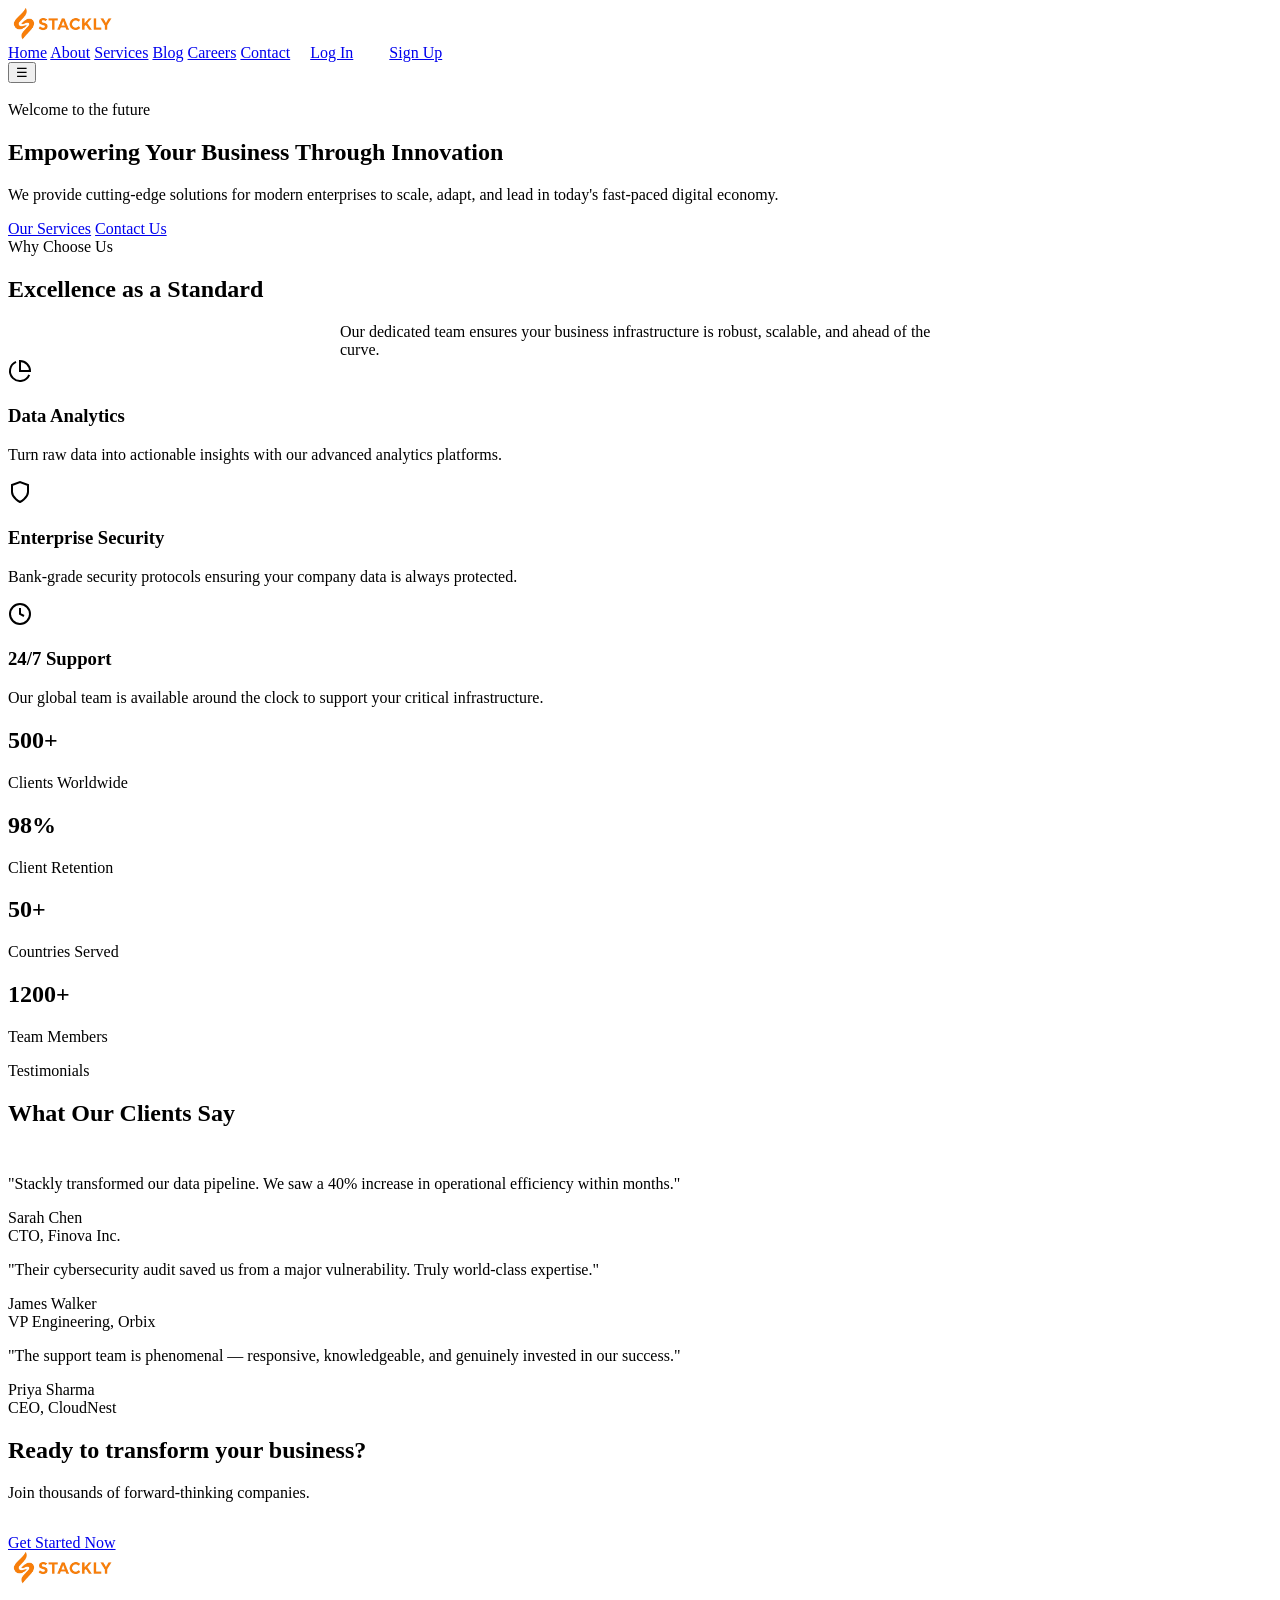
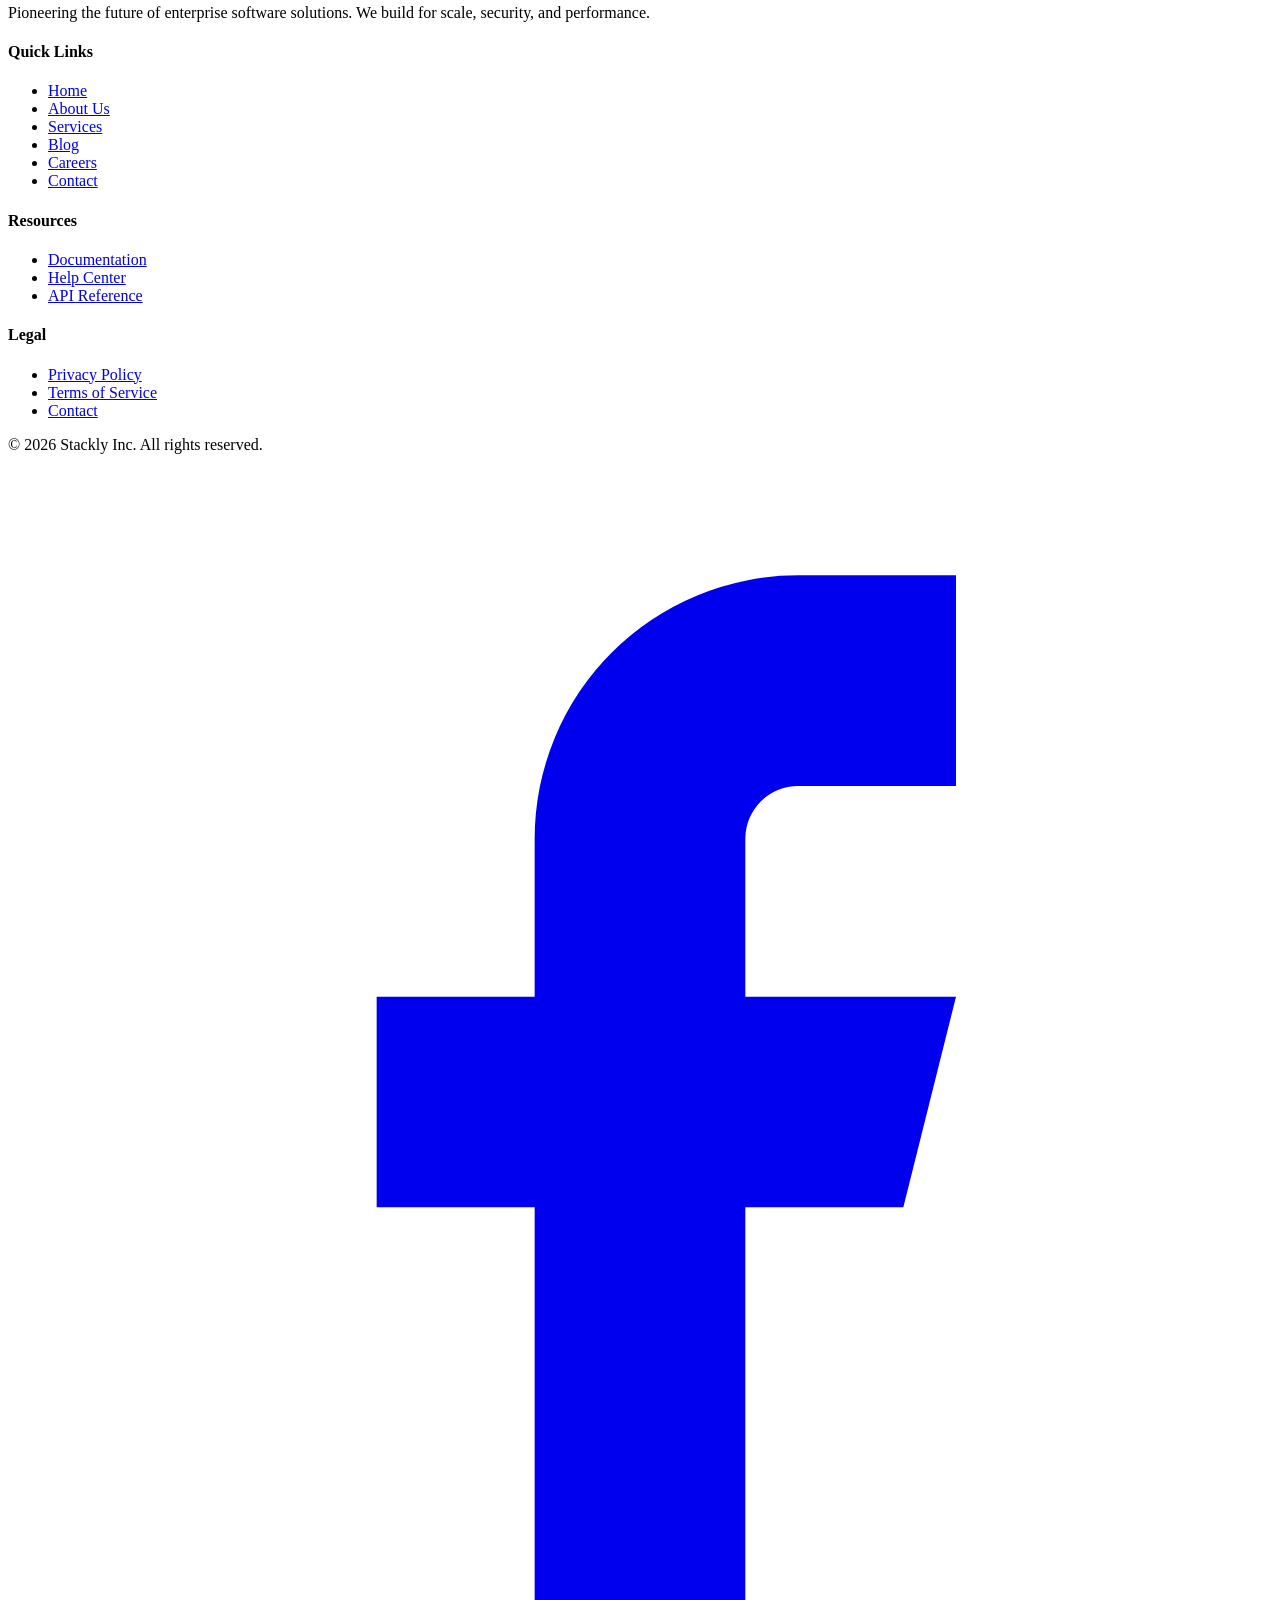
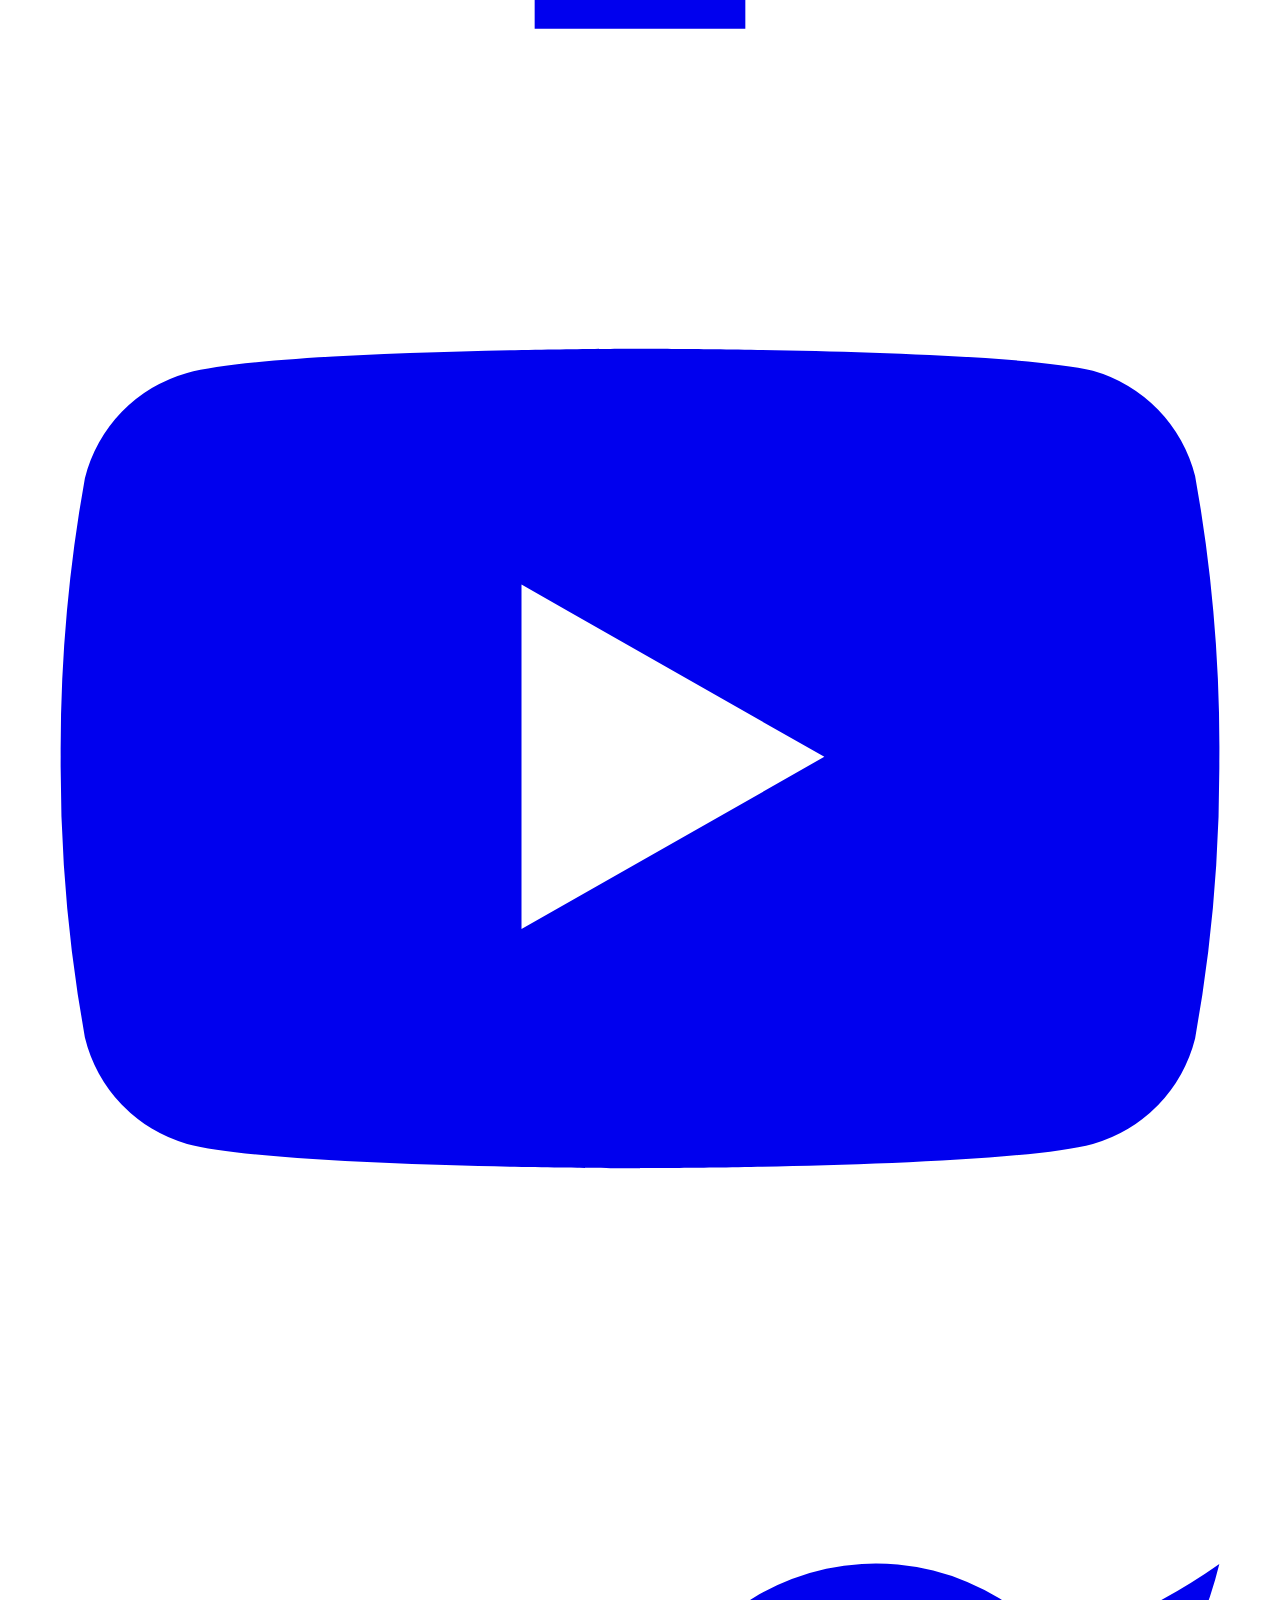
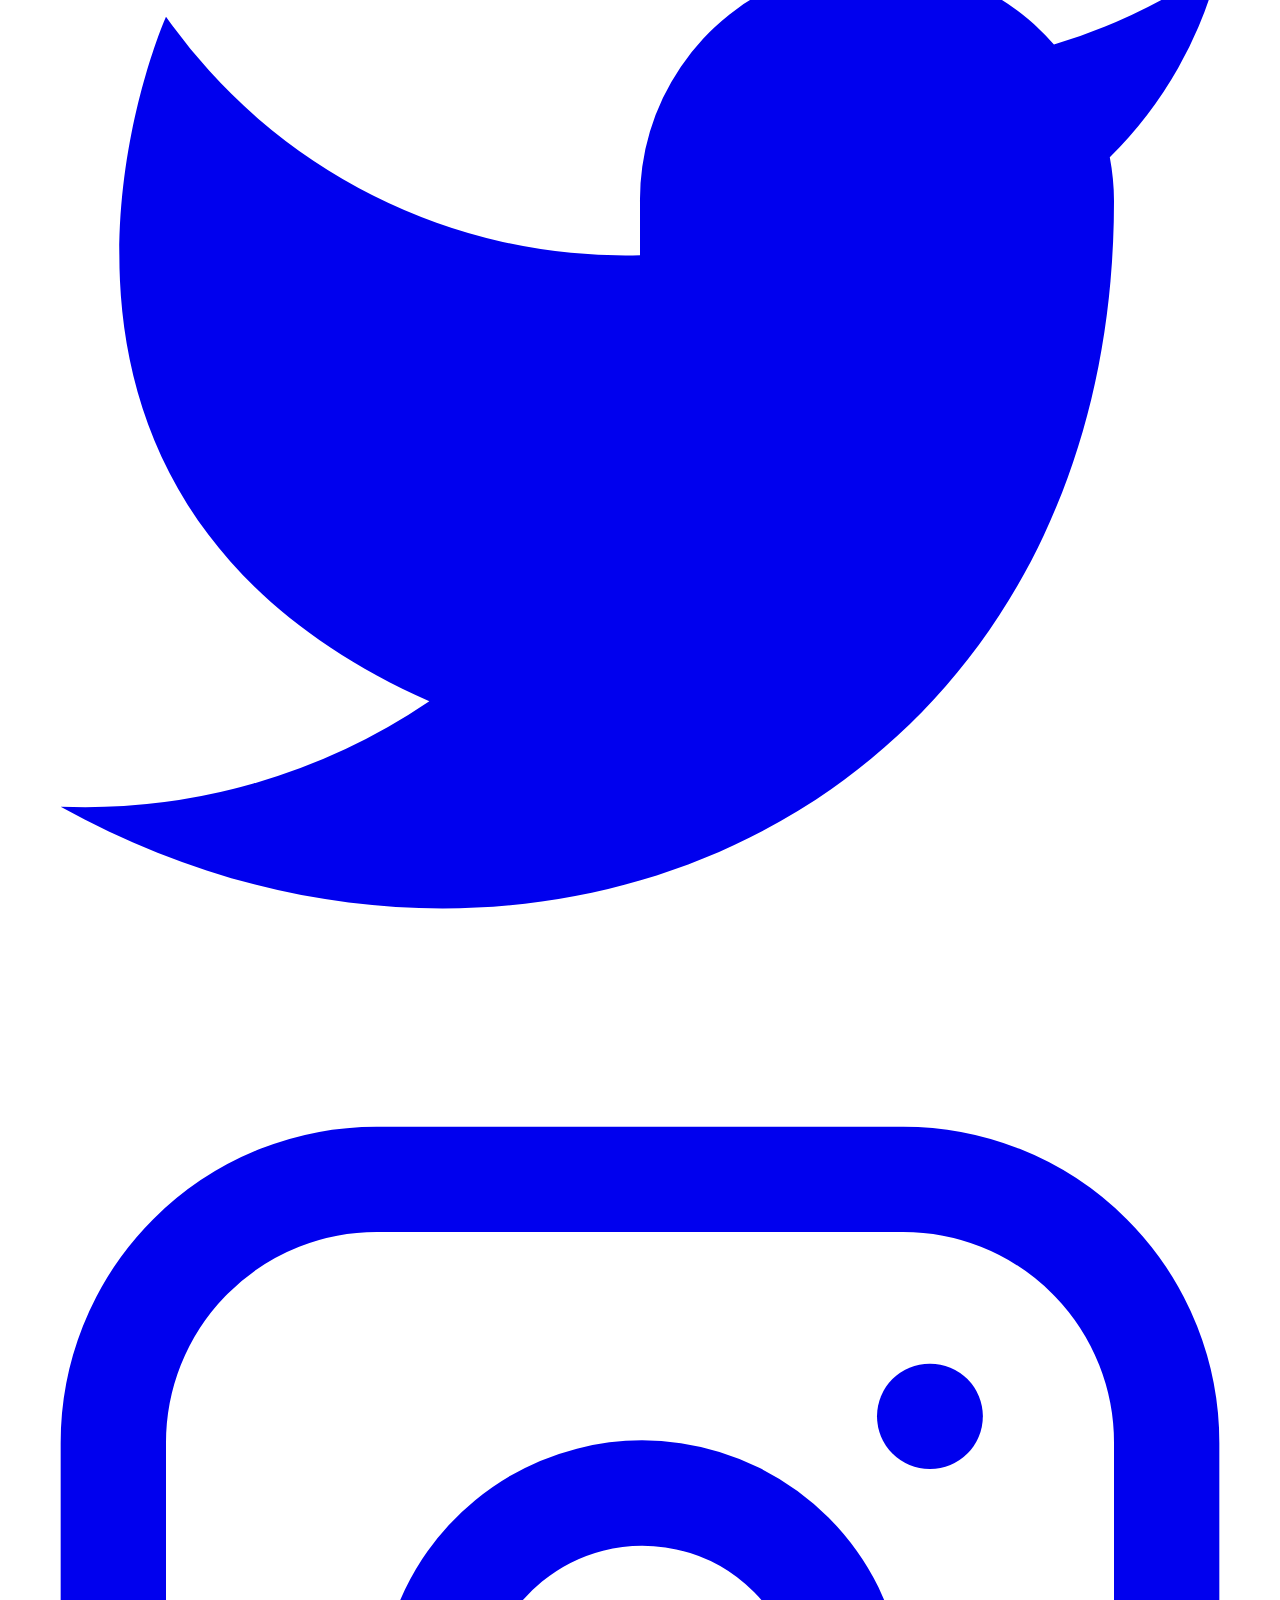
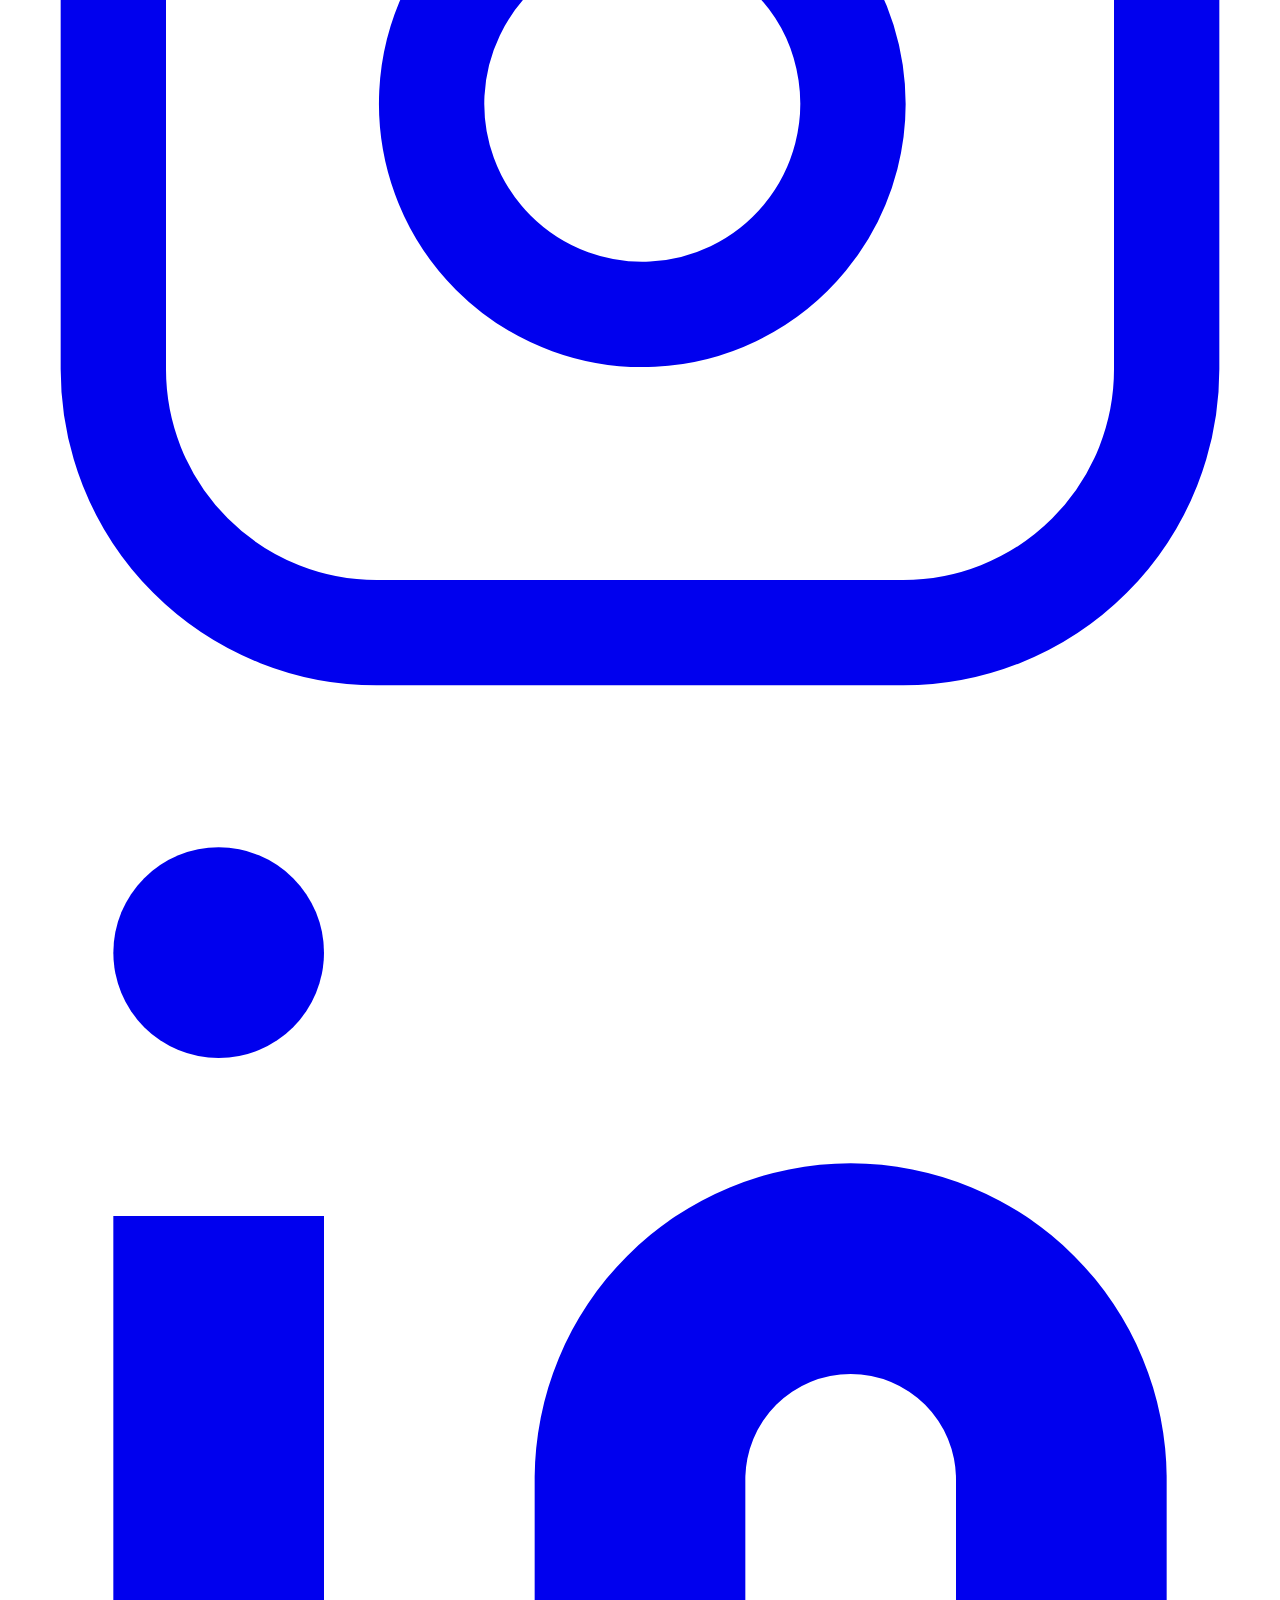
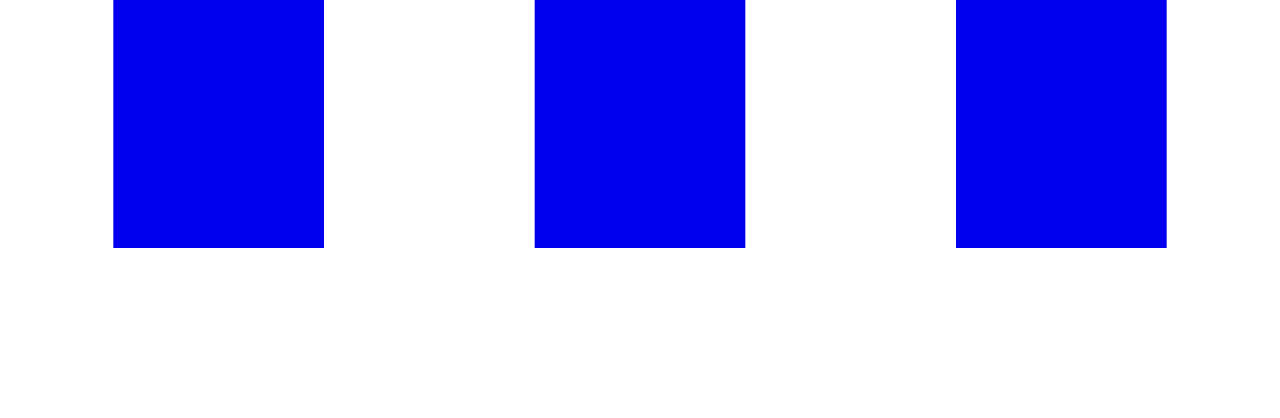
==== index.html @ 034a2ec0 "Add files via upload" ====
<!DOCTYPE html>
<html lang="en">

<head>
    <meta charset="UTF-8">
    <meta name="viewport" content="width=device-width, initial-scale=1.0">
    <title>Stackly - Enterprise Solutions</title>
    <meta name="description" content="Stackly provides industry-leading corporate solutions to scale your business.">
    <link rel="stylesheet" href="css/style.css">
</head>

<body>
    <header>
        <div class="container nav-container">
            <a href="index.html" class="logo">
                <img src="logo1.webp" alt="Stackly Logo" style="height: 32px; width: auto;">
            </a>
            <nav class="nav-links">
                <a href="index.html">Home</a>
                <a href="404.html">About</a>
                <a href="404.html">Services</a>
                <a href="404.html">Blog</a>
                <a href="404.html">Careers</a>
                <a href="404.html">Contact</a>
                <a href="404.html" class="btn btn-outline" style="padding:0.5rem 1rem;">Log In</a>
                <a href="404.html" class="btn btn-primary" style="padding:0.5rem 1rem;">Sign Up</a>
            </nav>
            <button class="mobile-menu-btn">&#9776;</button>
        </div>
    </header>

    <main>
        <!-- Hero -->
        <section class="hero">
            <img src="assets/hero_bg.png" alt="" class="hero-bg">
            <div class="container">
                <div class="hero-content">
                    <span class="hero-subtitle animate-on-scroll">Welcome to the future</span>
                    <h1 class="animate-on-scroll" style="transition-delay:0.2s">Empowering Your Business Through
                        Innovation</h1>
                    <p class="animate-on-scroll" style="transition-delay:0.4s">We provide cutting-edge solutions for
                        modern enterprises to scale, adapt, and lead in today's fast-paced digital economy.</p>
                    <div class="hero-buttons animate-on-scroll" style="transition-delay:0.6s">
                        <a href="404.html" class="btn btn-primary">Our Services</a>
                        <a href="404.html" class="btn btn-outline">Contact Us</a>
                    </div>
                </div>
            </div>
        </section>

        <!-- Features -->
        <section class="section">
            <div class="container">
                <div class="text-center animate-on-scroll">
                    <span class="hero-subtitle">Why Choose Us</span>
                    <h2>Excellence as a Standard</h2>
                    <p style="max-width:600px;margin:0 auto;">Our dedicated team ensures your business infrastructure is
                        robust, scalable, and ahead of the curve.</p>
                </div>
                <div class="grid-3">
                    <div class="card animate-on-scroll" style="transition-delay:0.1s">
                        <div class="card-icon"><svg width="24" height="24" viewBox="0 0 24 24" fill="none"
                                stroke="currentColor" stroke-width="2">
                                <path d="M21.21 15.89A10 10 0 1 1 8 2.83" />
                                <path d="M22 12A10 10 0 0 0 12 2v10z" />
                            </svg></div>
                        <h3>Data Analytics</h3>
                        <p>Turn raw data into actionable insights with our advanced analytics platforms.</p>
                    </div>
                    <div class="card animate-on-scroll" style="transition-delay:0.2s">
                        <div class="card-icon"><svg width="24" height="24" viewBox="0 0 24 24" fill="none"
                                stroke="currentColor" stroke-width="2">
                                <path d="M12 22s8-4 8-10V5l-8-3-8 3v7c0 6 8 10 8 10z" />
                            </svg></div>
                        <h3>Enterprise Security</h3>
                        <p>Bank-grade security protocols ensuring your company data is always protected.</p>
                    </div>
                    <div class="card animate-on-scroll" style="transition-delay:0.3s">
                        <div class="card-icon"><svg width="24" height="24" viewBox="0 0 24 24" fill="none"
                                stroke="currentColor" stroke-width="2">
                                <circle cx="12" cy="12" r="10" />
                                <polyline points="12 6 12 12 16 14" />
                            </svg></div>
                        <h3>24/7 Support</h3>
                        <p>Our global team is available around the clock to support your critical infrastructure.</p>
                    </div>
                </div>
            </div>
        </section>

        <!-- Stats -->
        <section class="section bg-dark">
            <div class="container">
                <div class="stats-grid">
                    <div class="stat-item animate-scale" style="transition-delay:0.1s">
                        <h2>500+</h2>
                        <p>Clients Worldwide</p>
                    </div>
                    <div class="stat-item animate-scale" style="transition-delay:0.2s">
                        <h2>98%</h2>
                        <p>Client Retention</p>
                    </div>
                    <div class="stat-item animate-scale" style="transition-delay:0.3s">
                        <h2>50+</h2>
                        <p>Countries Served</p>
                    </div>
                    <div class="stat-item animate-scale" style="transition-delay:0.4s">
                        <h2>1200+</h2>
                        <p>Team Members</p>
                    </div>
                </div>
            </div>
        </section>

        <!-- Testimonials -->
        <section class="section bg-light">
            <div class="container">
                <div class="text-center animate-on-scroll">
                    <span class="hero-subtitle">Testimonials</span>
                    <h2>What Our Clients Say</h2>
                </div>
                <div class="grid-3" style="margin-top:3rem;">
                    <div class="testimonial-card animate-slide-left" style="transition-delay:0.1s">
                        <p>"Stackly transformed our data pipeline. We saw a 40% increase in operational efficiency
                            within months."</p>
                        <span class="testimonial-author">Sarah Chen</span><br><span class="testimonial-role">CTO, Finova
                            Inc.</span>
                    </div>
                    <div class="testimonial-card animate-on-scroll" style="transition-delay:0.2s">
                        <p>"Their cybersecurity audit saved us from a major vulnerability. Truly world-class expertise."
                        </p>
                        <span class="testimonial-author">James Walker</span><br><span class="testimonial-role">VP
                            Engineering, Orbix</span>
                    </div>
                    <div class="testimonial-card animate-slide-right" style="transition-delay:0.3s">
                        <p>"The support team is phenomenal — responsive, knowledgeable, and genuinely invested in our
                            success."</p>
                        <span class="testimonial-author">Priya Sharma</span><br><span class="testimonial-role">CEO,
                            CloudNest</span>
                    </div>
                </div>
            </div>
        </section>

        <!-- CTA -->
        <section class="section bg-dark text-center">
            <div class="container animate-scale">
                <h2>Ready to transform your business?</h2>
                <p style="margin-bottom:2rem;">Join thousands of forward-thinking companies.</p>
                <a href="404.html" class="btn btn-primary">Get Started Now</a>
            </div>
        </section>
    </main>

    <footer>
        <div class="container">
            <div class="footer-grid">
                <div class="footer-col">
                    <a href="index.html" class="logo" style="margin-bottom:1.5rem;"><img src="logo1.webp"
                            alt="Stackly Logo" style="height: 32px; width: auto;"></a>
                    <p>Pioneering the future of enterprise software solutions. We build for scale, security, and
                        performance.</p>

                </div>
                <div class="footer-col">
                    <h4>Quick Links</h4>
                    <ul>
                        <li><a href="index.html">Home</a></li>
                        <li><a href="404.html">About Us</a></li>
                        <li><a href="404.html">Services</a></li>
                        <li><a href="404.html">Blog</a></li>
                        <li><a href="404.html">Careers</a></li>
                        <li><a href="404.html">Contact</a></li>
                    </ul>
                </div>
                <div class="footer-col">
                    <h4>Resources</h4>
                    <ul>
                        <li><a href="#">Documentation</a></li>
                        <li><a href="#">Help Center</a></li>
                        <li><a href="#">API Reference</a></li>
                    </ul>
                </div>
                <div class="footer-col">
                    <h4>Legal</h4>
                    <ul>
                        <li><a href="404.html">Privacy Policy</a></li>
                        <li><a href="404.html">Terms of Service</a></li>
                        <li><a href="404.html">Contact</a></li>
                    </ul>
                </div>
            </div>
            <div class="footer-bottom">
                <p>&copy; 2026 Stackly Inc. All rights reserved.</p>
                <div class="social-icons">
                    <a href="#" class="social-icon" title="Facebook"><svg viewBox="0 0 24 24" fill="currentColor">
                            <path d="M18 2h-3a5 5 0 0 0-5 5v3H7v4h3v8h4v-8h3l1-4h-4V7a1 1 0 0 1 1-1h3z" />
                        </svg></a>
                    <a href="#" class="social-icon" title="YouTube"><svg viewBox="0 0 24 24" fill="currentColor">
                            <path
                                d="M22.54 6.42a2.78 2.78 0 0 0-1.94-2C18.88 4 12 4 12 4s-6.88 0-8.6.46a2.78 2.78 0 0 0-1.94 2A29 29 0 0 0 1 11.75a29 29 0 0 0 .46 5.33A2.78 2.78 0 0 0 3.4 19.1c1.72.46 8.6.46 8.6.46s6.88 0 8.6-.46a2.78 2.78 0 0 0 1.94-2 29 29 0 0 0 .46-5.25 29 29 0 0 0-.46-5.43zM9.75 15.02V8.48l5.75 3.27-5.75 3.27z" />
                        </svg></a>
                    <a href="#" class="social-icon" title="Twitter"><svg viewBox="0 0 24 24" fill="currentColor">
                            <path
                                d="M23 3a10.9 10.9 0 0 1-3.14 1.53 4.48 4.48 0 0 0-7.86 3v1A10.66 10.66 0 0 1 3 4s-4 9 5 13a11.64 11.64 0 0 1-7 2c9 5 20 0 20-11.5a4.5 4.5 0 0 0-.08-.83A7.72 7.72 0 0 0 23 3z" />
                        </svg></a>
                    <a href="#" class="social-icon" title="Instagram"><svg viewBox="0 0 24 24" fill="none"
                            stroke="currentColor" stroke-width="2" stroke-linecap="round" stroke-linejoin="round">
                            <rect x="2" y="2" width="20" height="20" rx="5" ry="5" />
                            <path d="M16 11.37A4 4 0 1 1 12.63 8 4 4 0 0 1 16 11.37z" />
                            <line x1="17.5" y1="6.5" x2="17.51" y2="6.5" />
                        </svg></a>
                    <a href="#" class="social-icon" title="LinkedIn"><svg viewBox="0 0 24 24" fill="currentColor">
                            <path d="M16 8a6 6 0 0 1 6 6v7h-4v-7a2 2 0 0 0-2-2 2 2 0 0 0-2 2v7h-4v-7a6 6 0 0 1 6-6z" />
                            <rect x="2" y="9" width="4" height="12" />
                            <circle cx="4" cy="4" r="2" />
                        </svg></a>
                </div>
            </div>
        </div>
    </footer>
    <script src="js/main.js"></script>
</body>

</html>
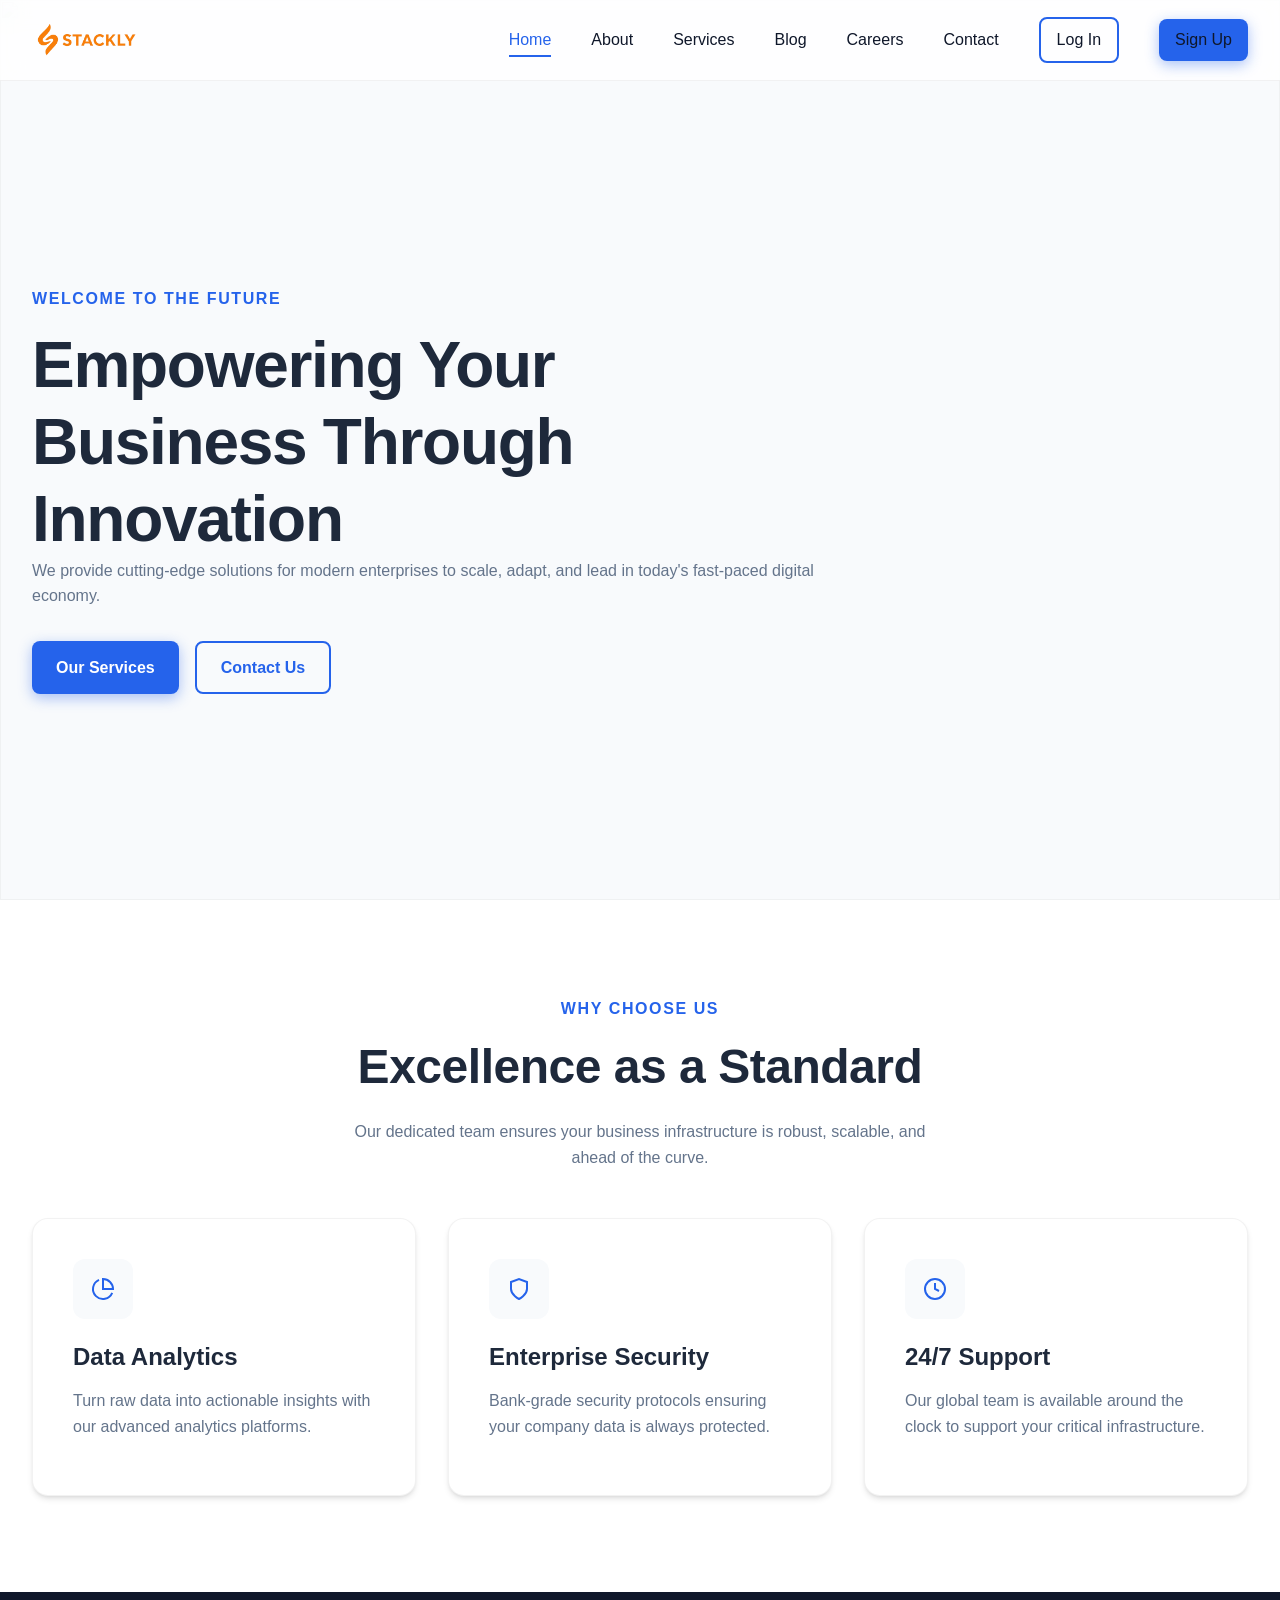
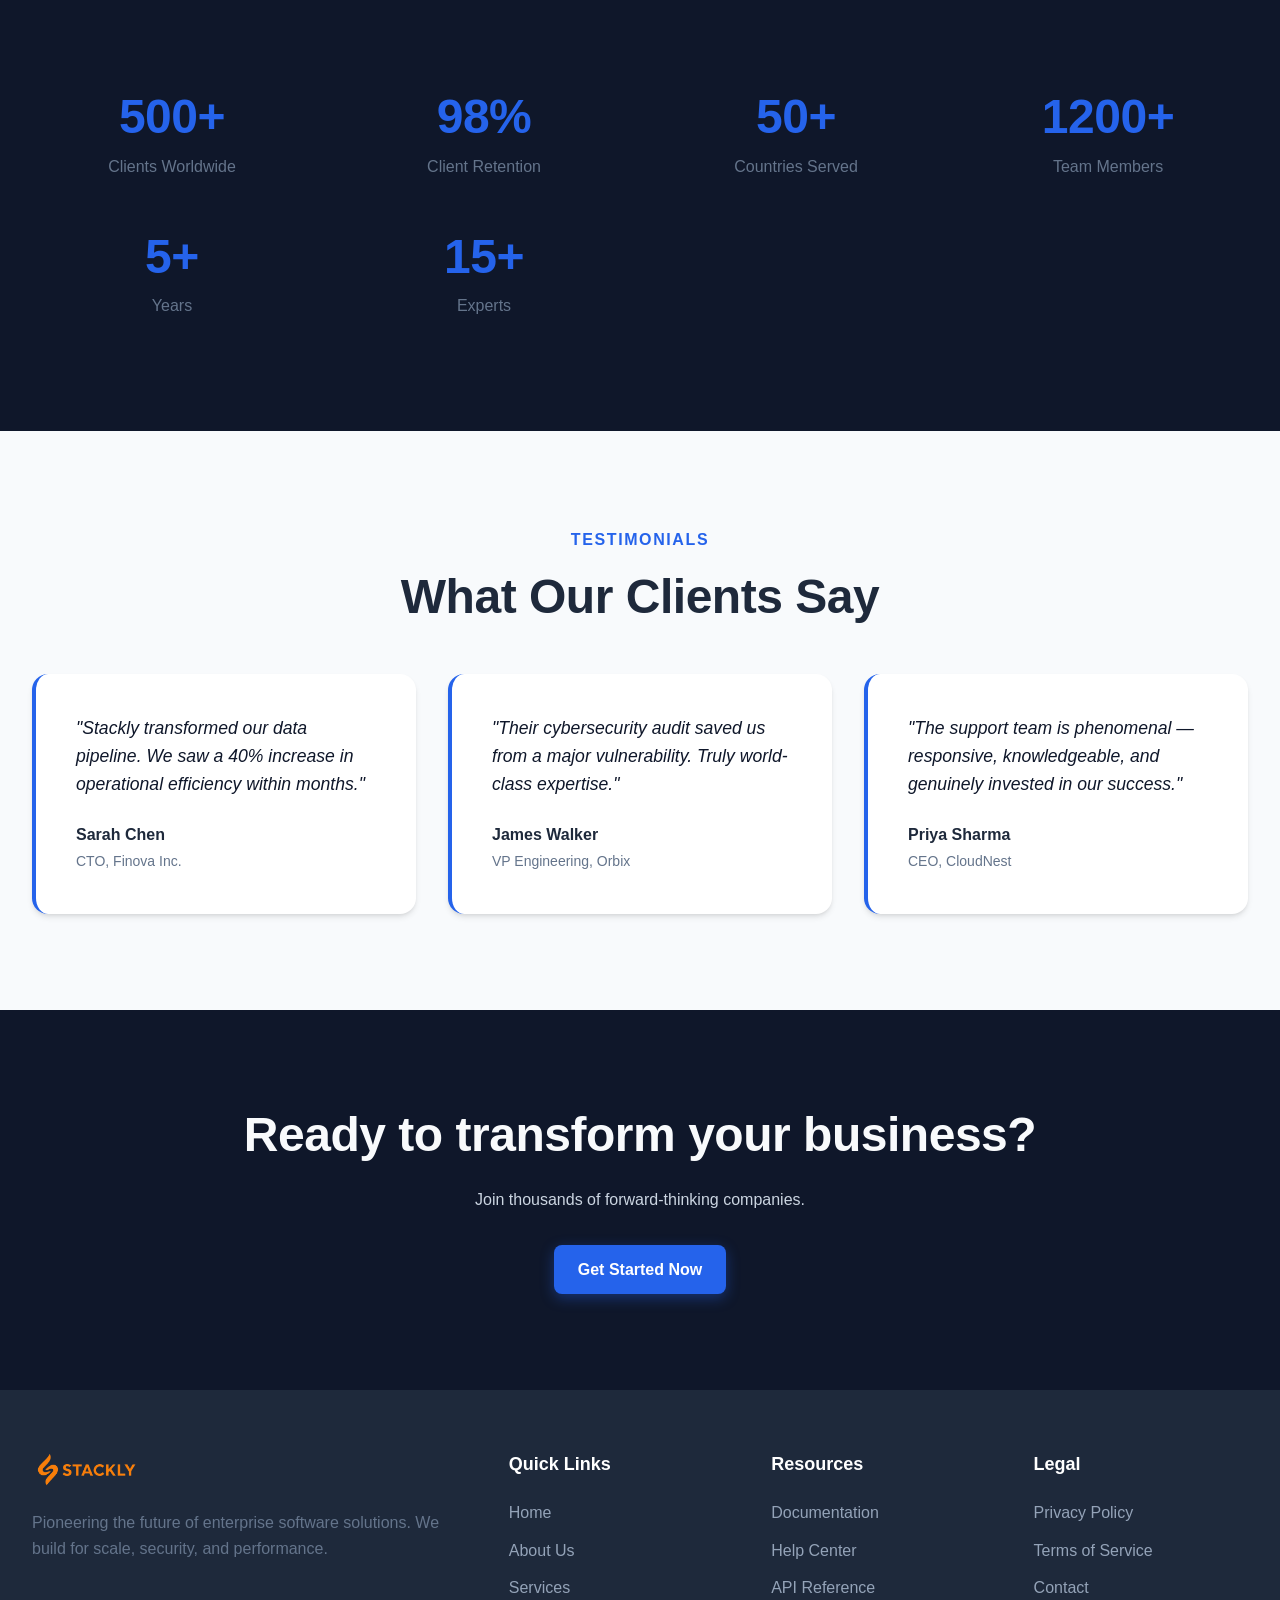
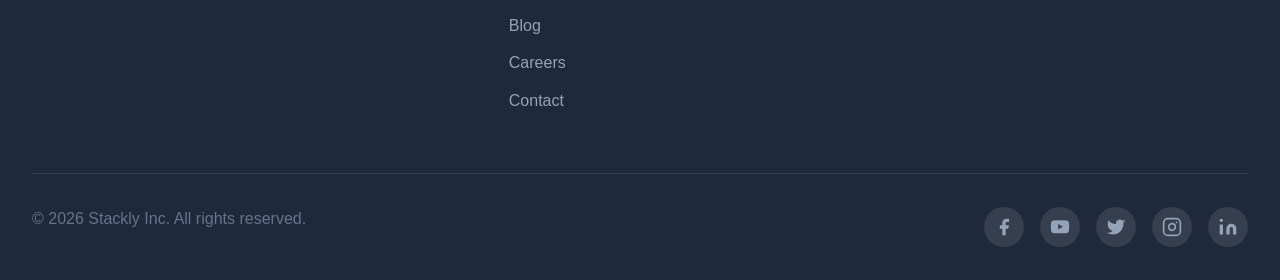
==== commit 7f32699f: "Add files via upload" ====
--- a/index.html
+++ b/index.html
@@ -10,6 +10,7 @@
 </head>
 
 <body>
+   
     <header>
         <div class="container nav-container">
             <a href="index.html" class="logo">
@@ -108,6 +109,14 @@
                         <h2>1200+</h2>
                         <p>Team Members</p>
                     </div>
+                    <div class="stat-item animate-scale" style="transition-delay:0.5s">
+                        <h2>5+</h2>
+                        <p>Years</p>
+                    </div>
+                    <div class="stat-item animate-scale" style="transition-delay:0.6s">
+                        <h2>15+</h2>
+                        <p>Experts</p>
+                    </div>
                 </div>
             </div>
         </section>
@@ -176,9 +185,9 @@
                 <div class="footer-col">
                     <h4>Resources</h4>
                     <ul>
-                        <li><a href="#">Documentation</a></li>
-                        <li><a href="#">Help Center</a></li>
-                        <li><a href="#">API Reference</a></li>
+                        <li><a href="404.html">Documentation</a></li>
+                        <li><a href="404.html">Help Center</a></li>
+                        <li><a href="404.html">API Reference</a></li>
                     </ul>
                 </div>
                 <div class="footer-col">
--- a/css/style.css
+++ b/css/style.css
@@ -0,0 +1,281 @@
+@import url('https://fonts.googleapis.com/css2?family=Inter:wght@300;400;500;600;700;800&display=swap');
+
+:root {
+  --primary-color: #2563eb;
+  --primary-hover: #1d4ed8;
+  --secondary-color: #1e293b;
+  --accent-color: #38bdf8;
+  --bg-color: #ffffff;
+  --bg-light: #f8fafc;
+  --text-main: #0f172a;
+  --text-muted: #64748b;
+  --dark-bg: #0f172a;
+  --dark-surface: #1e293b;
+  --dark-text: #f8fafc;
+  --transition-fast: 0.2s ease;
+  --transition-normal: 0.3s ease;
+  --transition-slow: 0.5s ease;
+  --shadow-sm: 0 1px 2px 0 rgb(0 0 0 / 0.05);
+  --shadow-md: 0 4px 6px -1px rgb(0 0 0 / 0.1), 0 2px 4px -2px rgb(0 0 0 / 0.1);
+  --shadow-lg: 0 10px 15px -3px rgb(0 0 0 / 0.1), 0 4px 6px -4px rgb(0 0 0 / 0.1);
+  --shadow-xl: 0 20px 25px -5px rgb(0 0 0 / 0.1), 0 8px 10px -6px rgb(0 0 0 / 0.1);
+}
+
+* { margin: 0; padding: 0; box-sizing: border-box; }
+
+body {
+  font-family: 'Inter', sans-serif;
+  color: var(--text-main);
+  background-color: var(--bg-color);
+  line-height: 1.6;
+  overflow-x: hidden;
+}
+
+a { text-decoration: none; color: inherit; transition: color var(--transition-normal); }
+ul { list-style: none; }
+img { max-width: 100%; height: auto; display: block; }
+
+h1, h2, h3, h4, h5, h6 { font-weight: 700; line-height: 1.2; color: var(--secondary-color); }
+h1 { font-size: clamp(2.5rem, 5vw, 4.5rem); letter-spacing: -0.02em; }
+h2 { font-size: clamp(2rem, 4vw, 3rem); letter-spacing: -0.01em; margin-bottom: 1.5rem; }
+h3 { font-size: 1.5rem; margin-bottom: 1rem; }
+p { margin-bottom: 1rem; color: var(--text-muted); }
+
+.container { width: 100%; max-width: 1280px; margin: 0 auto; padding: 0 2rem; }
+.section { padding: 6rem 0; }
+.bg-light { background-color: var(--bg-light); }
+.bg-dark { background-color: var(--dark-bg); color: var(--dark-text); }
+.bg-dark h2, .bg-dark h3 { color: var(--dark-text); }
+.bg-dark p { color: #cbd5e1; }
+.text-center { text-align: center; }
+
+/* Buttons */
+.btn {
+  display: inline-flex; align-items: center; justify-content: center;
+  padding: 0.75rem 1.5rem; font-weight: 600; border-radius: 0.5rem;
+  cursor: pointer; transition: all var(--transition-normal); border: none; font-size: 1rem;
+}
+.btn-primary {
+  background-color: var(--primary-color); color: white;
+  box-shadow: 0 4px 14px 0 rgba(37, 99, 235, 0.39);
+}
+.btn-primary:hover {
+  background-color: var(--primary-hover); transform: translateY(-2px);
+  box-shadow: 0 6px 20px rgba(37, 99, 235, 0.23); color: white;
+}
+.btn-outline { background-color: transparent; color: var(--primary-color); border: 2px solid var(--primary-color); }
+.btn-outline:hover { background-color: var(--primary-color); color: white; }
+
+/* Header */
+header {
+  position: fixed; top: 0; left: 0; width: 100%; z-index: 1000;
+  background: rgba(255, 255, 255, 0.8); backdrop-filter: blur(12px);
+  -webkit-backdrop-filter: blur(12px); border-bottom: 1px solid rgba(0,0,0,0.05);
+  transition: all var(--transition-normal);
+}
+header.scrolled { box-shadow: var(--shadow-md); background: rgba(255, 255, 255, 0.95); }
+.nav-container { display: flex; justify-content: space-between; align-items: center; height: 80px; }
+.logo {
+  font-size: 1.5rem; font-weight: 800; color: var(--primary-color);
+  letter-spacing: -0.05em; display: flex; align-items: center; gap: 0.5rem;
+}
+.nav-links { display: flex; gap: 2.5rem; align-items: center; }
+.nav-links a { font-weight: 500; color: var(--text-main); position: relative; }
+.nav-links a::after {
+  content: ''; position: absolute; bottom: -4px; left: 0; width: 0%; height: 2px;
+  background-color: var(--primary-color); transition: width var(--transition-normal);
+}
+.nav-links a:hover::after, .nav-links a.active::after { width: 100%; }
+.nav-links a:hover, .nav-links a.active { color: var(--primary-color); }
+.mobile-menu-btn { display: none; background: none; border: none; font-size: 1.5rem; cursor: pointer; color: var(--text-main); }
+
+/* Hero */
+.hero {
+  min-height: 100vh; display: flex; align-items: center; position: relative;
+  padding-top: 80px; overflow: hidden; background-color: var(--bg-light);
+}
+.hero-bg { position: absolute; top: 0; left: 0; width: 100%; height: 100%; object-fit: cover; opacity: 0.15; z-index: 0; }
+.hero .container { position: relative; z-index: 1; }
+.hero-content { max-width: 800px; animation: fadeUp 1s ease forwards; }
+.hero-subtitle {
+  color: var(--primary-color); font-weight: 600; letter-spacing: 0.1em;
+  text-transform: uppercase; margin-bottom: 1rem; display: inline-block;
+}
+.hero-buttons { display: flex; gap: 1rem; margin-top: 2rem; }
+
+/* Cards */
+.grid-3 { display: grid; grid-template-columns: repeat(auto-fit, minmax(300px, 1fr)); gap: 2rem; margin-top: 3rem; }
+.card {
+  background: white; border-radius: 1rem; padding: 2.5rem; box-shadow: var(--shadow-md);
+  transition: all var(--transition-normal); border: 1px solid rgba(0,0,0,0.05);
+  position: relative; overflow: hidden;
+}
+.card:hover { transform: translateY(-10px); box-shadow: var(--shadow-xl); }
+.card-icon {
+  width: 60px; height: 60px; background-color: var(--bg-light); border-radius: 12px;
+  display: flex; align-items: center; justify-content: center; font-size: 1.5rem;
+  color: var(--primary-color); margin-bottom: 1.5rem; transition: all var(--transition-normal);
+}
+.card:hover .card-icon { background-color: var(--primary-color); color: white; }
+
+/* Footer */
+footer { background-color: var(--secondary-color); color: #94a3b8; padding: 4rem 0 2rem; }
+.footer-grid { display: grid; grid-template-columns: 2fr 1fr 1fr 1fr; gap: 3rem; margin-bottom: 3rem; }
+.footer-col h4 { color: white; margin-bottom: 1.5rem; font-size: 1.125rem; }
+.footer-col ul li { margin-bottom: 0.75rem; }
+.footer-col a:hover { color: white; }
+.footer-bottom {
+  border-top: 1px solid rgba(255,255,255,0.1); padding-top: 2rem;
+  display: flex; justify-content: space-between; align-items: center;
+}
+
+/* Social Icons */
+.social-icons { display: flex; gap: 1rem; }
+.social-icon {
+  width: 40px; height: 40px; border-radius: 50%; display: flex; align-items: center;
+  justify-content: center; background: rgba(255,255,255,0.1); color: #94a3b8;
+  transition: all var(--transition-normal); cursor: pointer;
+}
+.social-icon:hover { background: var(--primary-color); color: white; transform: translateY(-3px); }
+.social-icon svg { width: 20px; height: 20px; }
+
+/* Animations */
+.animate-on-scroll { opacity: 0; transform: translateY(30px); transition: opacity 0.8s ease, transform 0.8s ease; }
+.animate-on-scroll.is-visible { opacity: 1; transform: translateY(0); }
+.animate-slide-left { opacity: 0; transform: translateX(-50px); transition: opacity 0.8s ease, transform 0.8s ease; }
+.animate-slide-left.is-visible { opacity: 1; transform: translateX(0); }
+.animate-slide-right { opacity: 0; transform: translateX(50px); transition: opacity 0.8s ease, transform 0.8s ease; }
+.animate-slide-right.is-visible { opacity: 1; transform: translateX(0); }
+.animate-scale { opacity: 0; transform: scale(0.9); transition: opacity 0.6s ease, transform 0.6s ease; }
+.animate-scale.is-visible { opacity: 1; transform: scale(1); }
+
+@keyframes fadeUp { from { opacity: 0; transform: translateY(40px); } to { opacity: 1; transform: translateY(0); } }
+@keyframes fadeIn { from { opacity: 0; } to { opacity: 1; } }
+@keyframes pulse { 0%, 100% { transform: scale(1); } 50% { transform: scale(1.05); } }
+@keyframes float { 0%, 100% { transform: translateY(0); } 50% { transform: translateY(-10px); } }
+
+/* Stats Section */
+.stats-grid { display: grid; grid-template-columns: repeat(4, 1fr); gap: 2rem; text-align: center; }
+.stat-item h2 { font-size: 3rem; color: var(--primary-color); margin-bottom: 0.5rem; }
+.stat-item p { color: var(--text-muted); font-weight: 500; }
+
+/* Testimonials */
+.testimonial-card {
+  background: white; padding: 2.5rem; border-radius: 1rem; box-shadow: var(--shadow-md);
+  border-left: 4px solid var(--primary-color);
+}
+.testimonial-card p { font-style: italic; font-size: 1.1rem; color: var(--text-main); margin-bottom: 1.5rem; }
+.testimonial-author { font-weight: 600; color: var(--secondary-color); }
+.testimonial-role { color: var(--text-muted); font-size: 0.875rem; }
+
+/* Blog Cards */
+.blog-card { overflow: hidden; }
+.blog-card img { width: 100%; height: 200px; object-fit: cover; border-radius: 1rem 1rem 0 0; }
+.blog-card-body { padding: 1.5rem; }
+.blog-tag {
+  display: inline-block; background: rgba(37,99,235,0.1); color: var(--primary-color);
+  padding: 0.25rem 0.75rem; border-radius: 2rem; font-size: 0.75rem; font-weight: 600;
+  margin-bottom: 0.75rem;
+}
+.blog-card h3 { font-size: 1.25rem; }
+.blog-card-meta { display: flex; gap: 1rem; color: var(--text-muted); font-size: 0.85rem; margin-top: 1rem; }
+
+/* Career Page */
+.job-card {
+  background: white; padding: 2rem; border-radius: 1rem; box-shadow: var(--shadow-md);
+  display: flex; justify-content: space-between; align-items: center; gap: 2rem;
+  transition: all var(--transition-normal); border: 1px solid rgba(0,0,0,0.05);
+}
+.job-card:hover { transform: translateX(10px); box-shadow: var(--shadow-xl); border-left: 4px solid var(--primary-color); }
+.job-info h3 { margin-bottom: 0.5rem; }
+.job-tags { display: flex; gap: 0.75rem; flex-wrap: wrap; margin-top: 0.75rem; }
+.job-tag {
+  background: var(--bg-light); color: var(--text-muted); padding: 0.25rem 0.75rem;
+  border-radius: 2rem; font-size: 0.8rem; font-weight: 500;
+}
+
+/* Auth Pages */
+.auth-page {
+  min-height: 100vh; display: flex; align-items: center; justify-content: center;
+  position: relative; background-color: var(--dark-bg); overflow: hidden;
+}
+.auth-bg { position: absolute; top: 0; left: 0; width: 100%; height: 100%; object-fit: cover; opacity: 0.4; z-index: 0; }
+.auth-card {
+  background: rgba(255, 255, 255, 0.05); backdrop-filter: blur(20px);
+  -webkit-backdrop-filter: blur(20px); border: 1px solid rgba(255, 255, 255, 0.1);
+  padding: 3rem; border-radius: 1.5rem; width: 100%; max-width: 450px;
+  position: relative; z-index: 1; color: white;
+  box-shadow: 0 25px 50px -12px rgba(0, 0, 0, 0.5); animation: fadeIn 0.6s ease;
+}
+.auth-card h2 { color: white; text-align: center; margin-bottom: 2rem; }
+.form-group { margin-bottom: 1.5rem; }
+.form-group label { display: block; margin-bottom: 0.5rem; font-size: 0.875rem; font-weight: 500; color: #cbd5e1; }
+.form-group input {
+  width: 100%; padding: 0.75rem 1rem; background: rgba(255, 255, 255, 0.1);
+  border: 1px solid rgba(255, 255, 255, 0.2); border-radius: 0.5rem;
+  color: white; outline: none; transition: all var(--transition-fast); font-family: inherit; font-size: 1rem;
+}
+.form-group input:focus { border-color: var(--primary-color); background: rgba(255, 255, 255, 0.15); box-shadow: 0 0 0 3px rgba(37, 99, 235, 0.2); }
+.auth-card .btn { width: 100%; margin-top: 1rem; }
+.auth-links { margin-top: 1.5rem; text-align: center; font-size: 0.875rem; color: #94a3b8; }
+.auth-links a { color: var(--accent-color); }
+
+/* 404 */
+.not-found {
+  min-height: 100vh; display: flex; flex-direction: column; align-items: center;
+  justify-content: center; text-align: center; background-color: var(--bg-light);
+}
+.not-found h1 {
+  font-size: clamp(6rem, 15vw, 12rem); color: var(--primary-color); line-height: 1;
+  margin-bottom: 1rem; text-shadow: 4px 4px 0 rgba(37, 99, 235, 0.1); animation: float 3s ease-in-out infinite;
+}
+
+/* Contact */
+.contact-grid { display: grid; grid-template-columns: 1fr 1fr; gap: 4rem; }
+.contact-info { padding: 3rem; background: var(--dark-surface); color: white; border-radius: 1rem; }
+.contact-info h3 { color: white; }
+.contact-item { display: flex; align-items: flex-start; gap: 1rem; margin-bottom: 2rem; }
+.contact-icon { color: var(--accent-color); font-size: 1.5rem; }
+
+/* Page Hero */
+.page-hero { padding: 120px 0 60px; background-color: var(--dark-bg); color: white; text-align: center; }
+.page-hero h1 { color: white; margin-bottom: 1rem; }
+.page-hero p { max-width: 600px; margin: 0 auto; color: #cbd5e1; }
+
+/* Form Error */
+.form-error { color: #ef4444; font-size: 0.8rem; margin-top: 0.25rem; display: none; }
+.form-group.error input, .form-group.error textarea { border-color: #ef4444 !important; }
+.form-group.error .form-error { display: block; }
+
+/* Toast */
+.toast {
+  position: fixed; bottom: 2rem; right: 2rem; padding: 1rem 1.5rem; border-radius: 0.75rem;
+  color: white; font-weight: 500; z-index: 9999; animation: fadeUp 0.4s ease;
+  box-shadow: var(--shadow-xl); max-width: 400px;
+}
+.toast-error { background: #ef4444; }
+.toast-info { background: var(--primary-color); }
+
+/* Jobs List */
+.jobs-list { display: flex; flex-direction: column; gap: 1.5rem; margin-top: 3rem; }
+
+/* Responsive */
+@media (max-width: 992px) {
+  .footer-grid { grid-template-columns: 1fr 1fr; }
+  .stats-grid { grid-template-columns: repeat(2, 1fr); }
+  .contact-grid { grid-template-columns: 1fr; }
+}
+@media (max-width: 768px) {
+  .nav-links {
+    position: absolute; top: 80px; left: -100%; width: 100%; height: calc(100vh - 80px);
+    background-color: white; flex-direction: column; align-items: center;
+    justify-content: center; gap: 2rem; transition: left var(--transition-normal);
+  }
+  .nav-links.active { left: 0; }
+  .mobile-menu-btn { display: block; }
+  .footer-grid { grid-template-columns: 1fr; }
+  .hero-buttons { flex-direction: column; }
+  .btn { width: 100%; }
+  .stats-grid { grid-template-columns: 1fr 1fr; }
+  .job-card { flex-direction: column; align-items: flex-start; }
+}
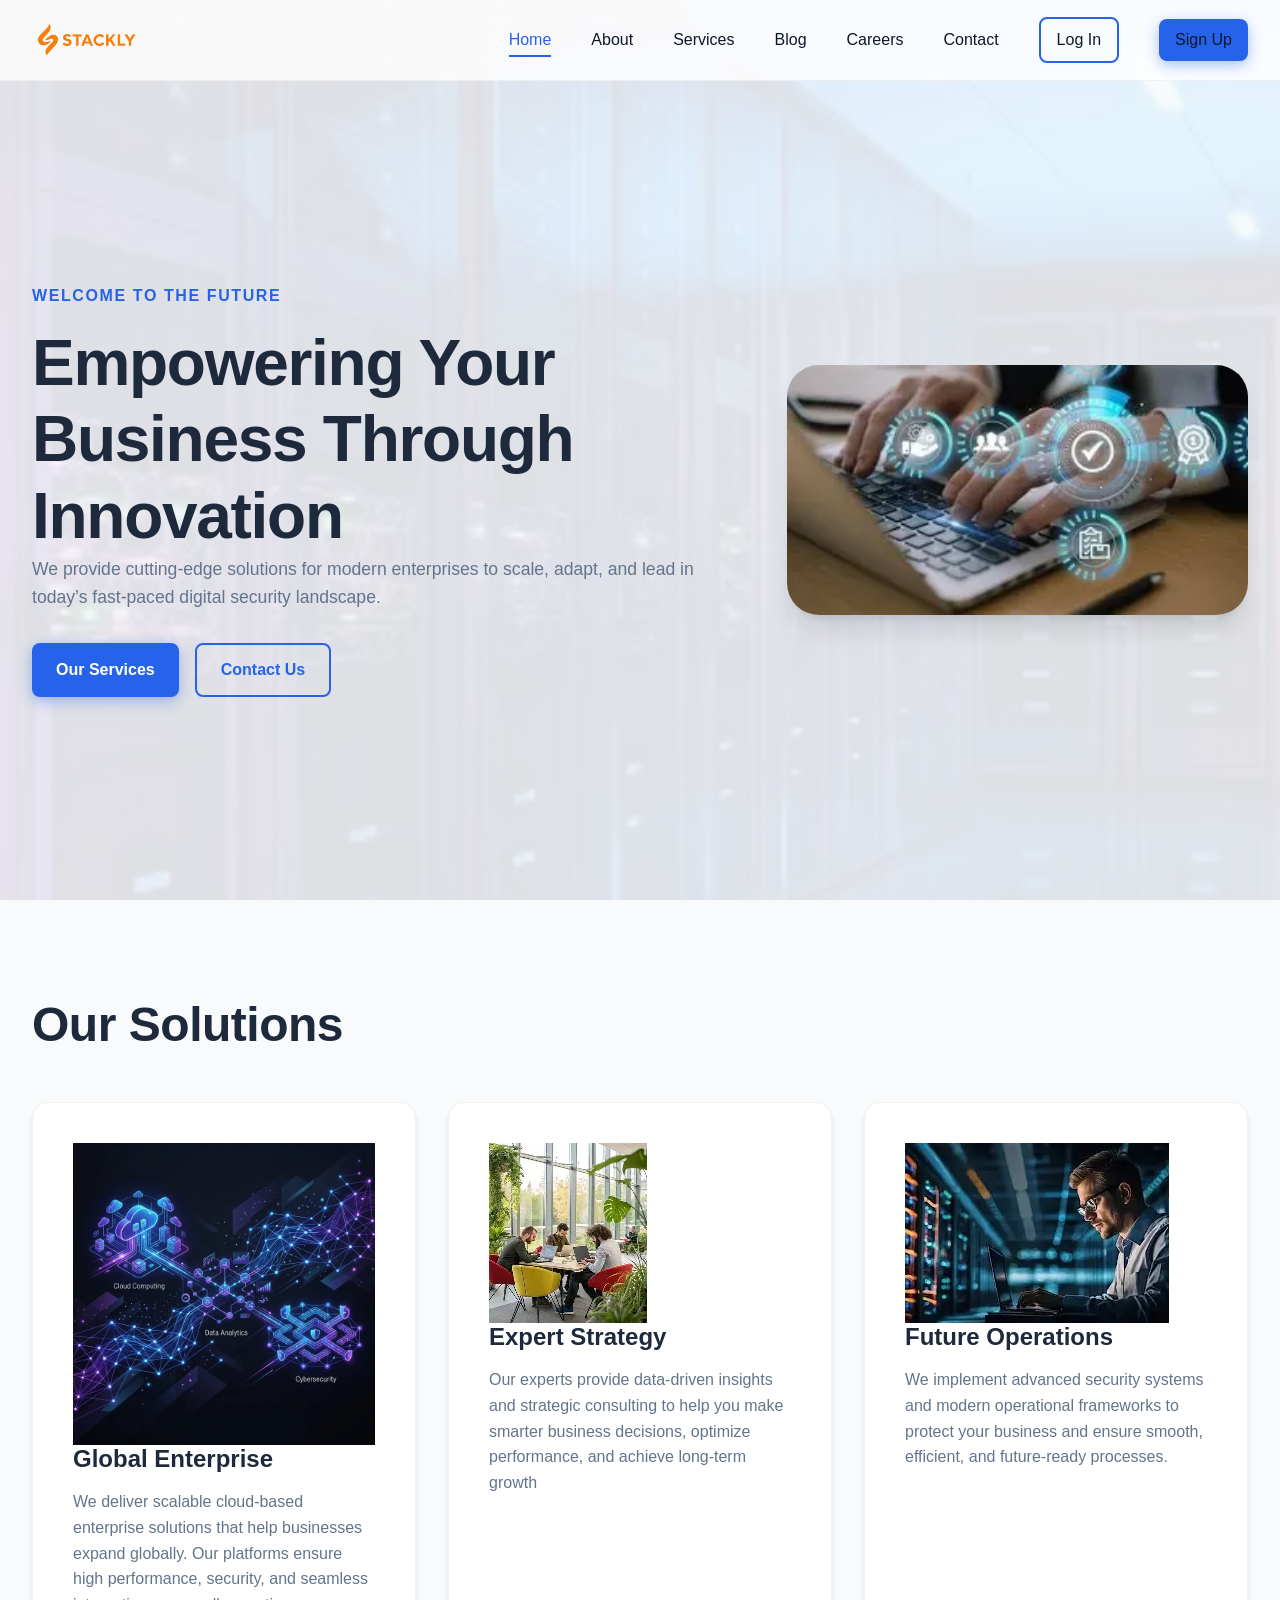
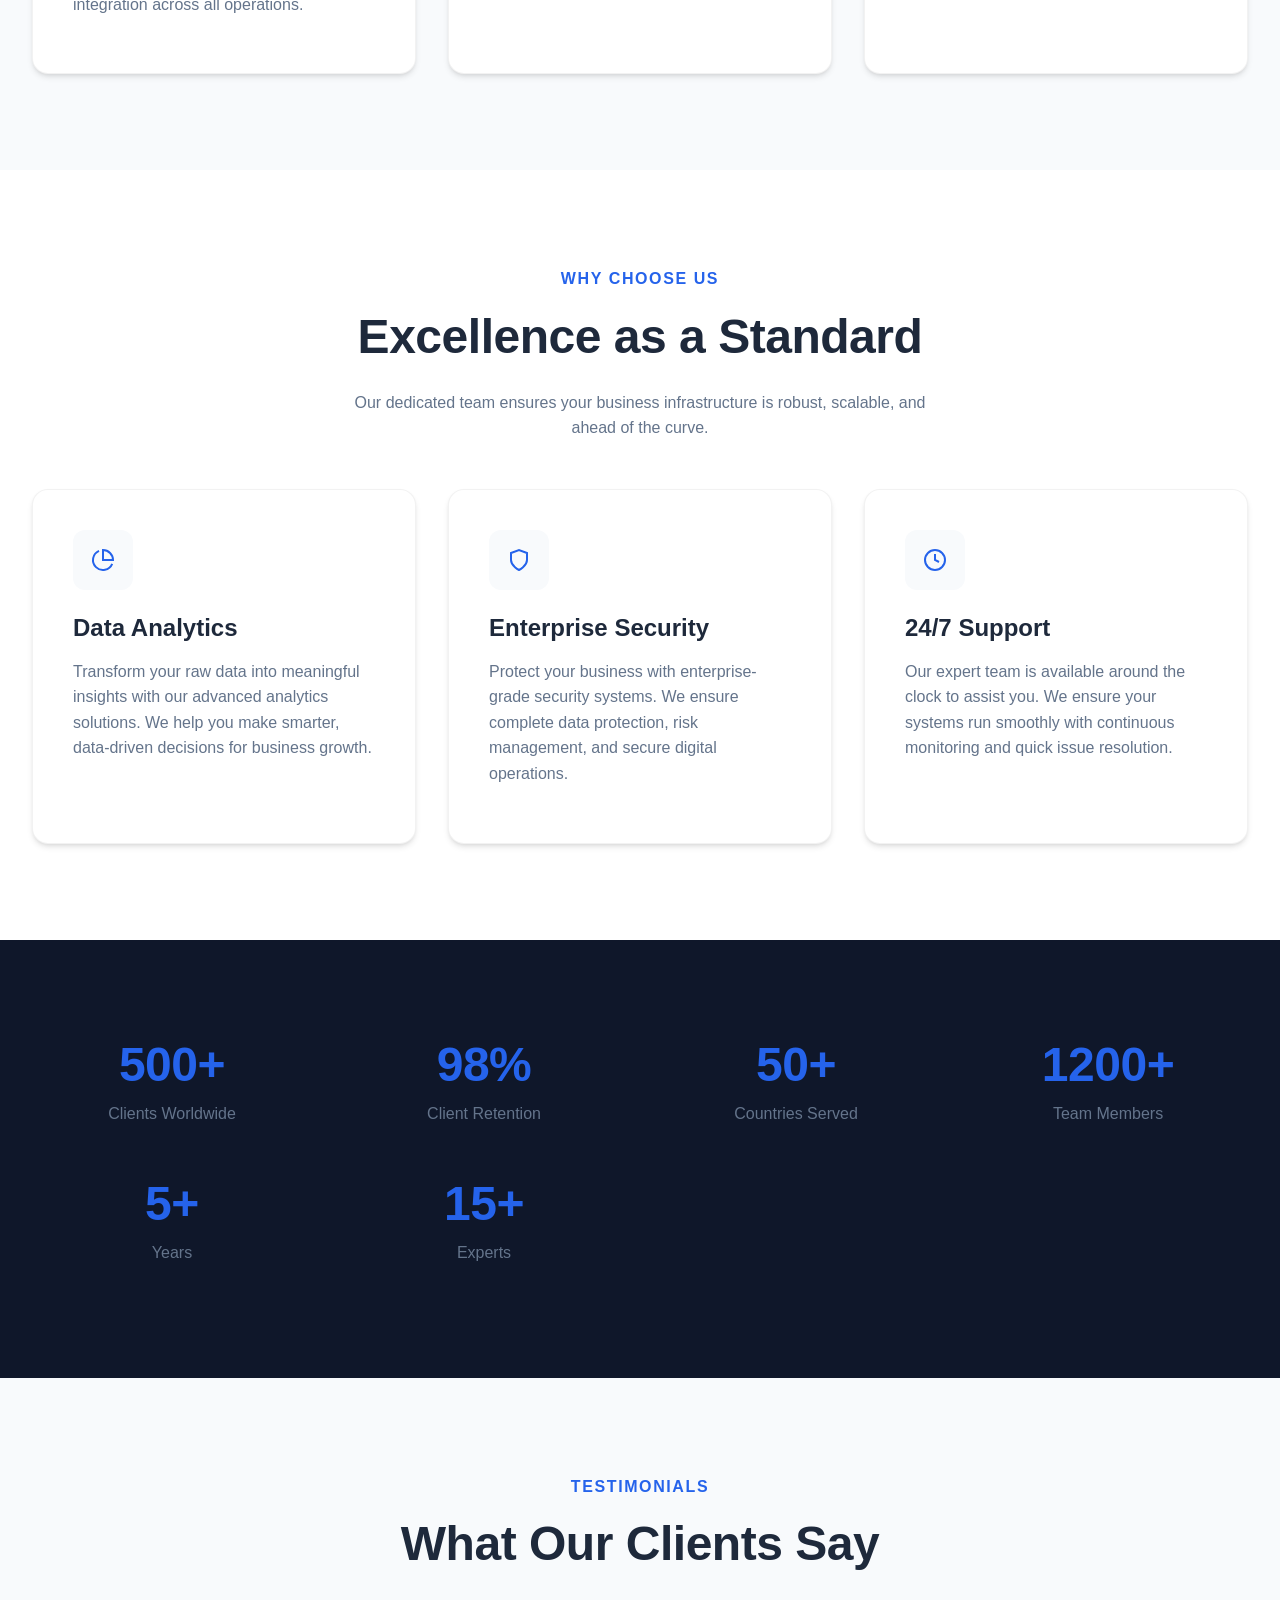
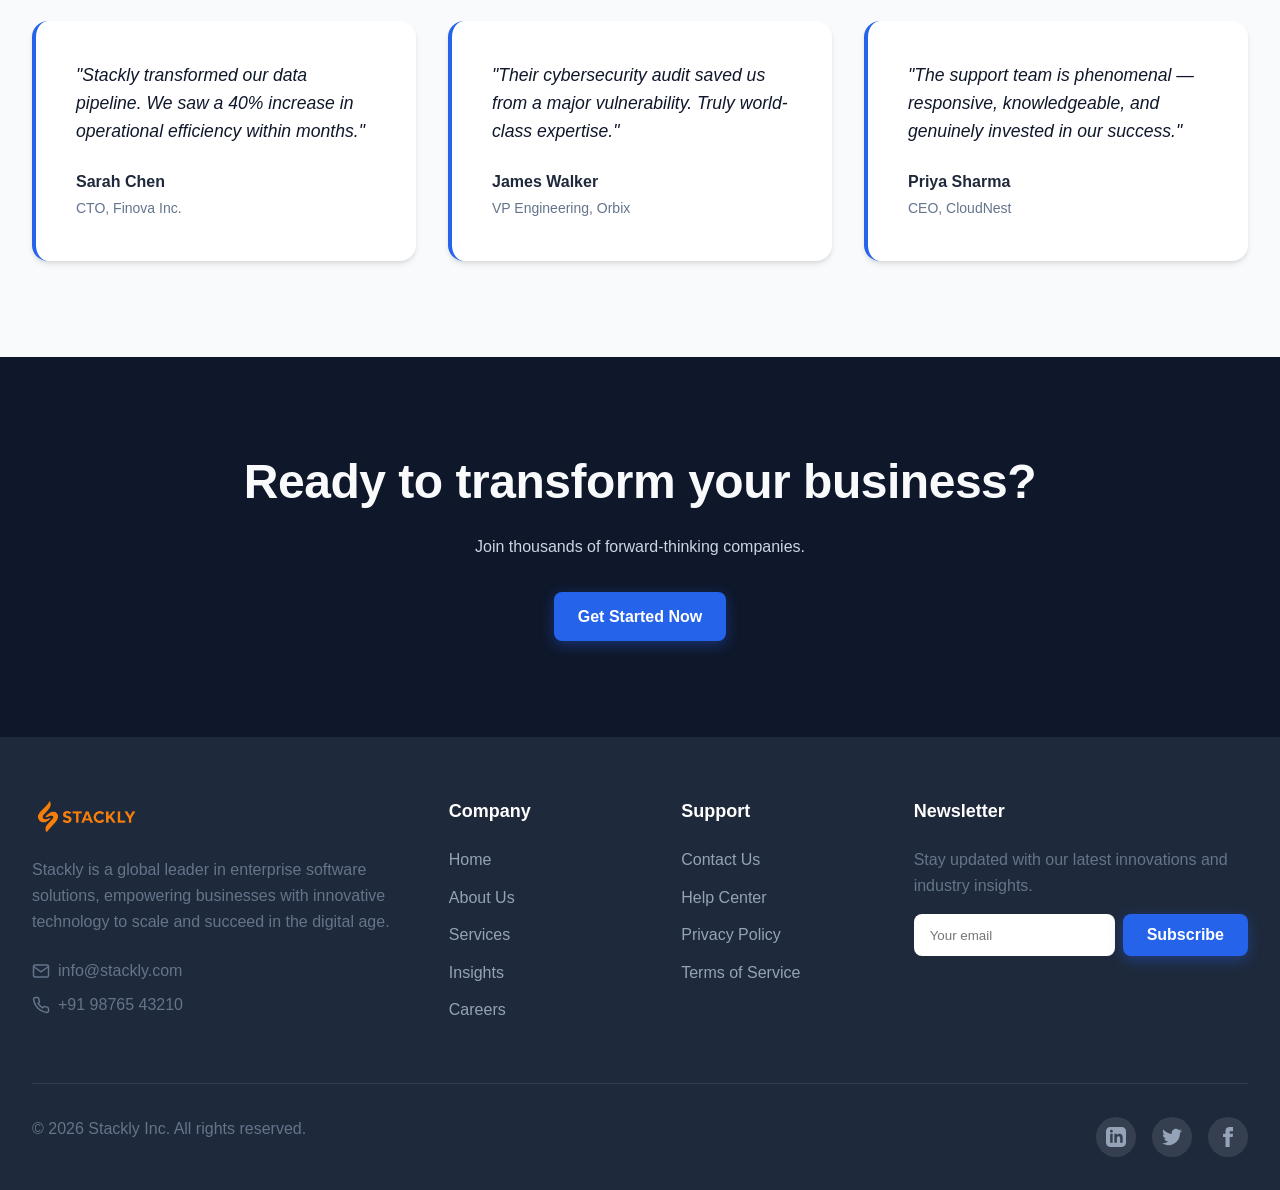
==== commit d6538751: "Add files via upload" ====
--- a/index.html
+++ b/index.html
@@ -10,7 +10,7 @@
 </head>
 
 <body>
-   
+
     <header>
         <div class="container nav-container">
             <a href="index.html" class="logo">
@@ -32,22 +32,59 @@
 
     <main>
         <!-- Hero -->
-        <section class="hero">
-            <img src="assets/hero_bg.png" alt="" class="hero-bg">
-            <div class="container">
-                <div class="hero-content">
-                    <span class="hero-subtitle animate-on-scroll">Welcome to the future</span>
-                    <h1 class="animate-on-scroll" style="transition-delay:0.2s">Empowering Your Business Through
-                        Innovation</h1>
-                    <p class="animate-on-scroll" style="transition-delay:0.4s">We provide cutting-edge solutions for
-                        modern enterprises to scale, adapt, and lead in today's fast-paced digital economy.</p>
-                    <div class="hero-buttons animate-on-scroll" style="transition-delay:0.6s">
-                        <a href="404.html" class="btn btn-primary">Our Services</a>
-                        <a href="404.html" class="btn btn-outline">Contact Us</a>
-                    </div>
-                </div>
-            </div>
-        </section>
+        <section class="hero" style="position:relative; overflow:hidden; background: var(--bg-light);">
+            <img src="assets/hero_bg.webp" alt="" class="hero-bg"
+                style="position:absolute; inset:0; width:100%; height:100%; object-fit:cover; z-index:0; opacity: 0.1;">
+            <div class="container">
+                <div class="hero-grid">
+                    <div class="hero-content">
+                        <span class="hero-subtitle animate-on-scroll">Welcome to the future</span>
+                        <h1 class="animate-on-scroll" style="transition-delay:0.2s; color: var(--secondary-color);">
+                            Empowering Your Business Through Innovation</h1>
+                        <p class="animate-on-scroll" style="transition-delay:0.4s; font-size: 1.1rem;">We provide
+                            cutting‑edge solutions for modern enterprises to scale, adapt, and lead in today’s
+                            fast‑paced digital security landscape.</p>
+                        <div class="hero-buttons animate-on-scroll" style="transition-delay:0.6s">
+                            <a href="404.html" class="btn btn-primary">Our Services</a>
+                            <a href="404.html" class="btn btn-outline">Contact Us</a>
+                        </div>
+                    </div>
+                    <div class="hero-image animate-on-scroll" style="transition-delay:0.4s">
+                        <img src="assets/service_hero.webp" alt="Corporate Solutions" class="hero-img-main">
+                    </div>
+                </div>
+            </div>
+        </section>
+
+        <!-- New Our Solutions Section -->
+        <section class="section bg-light">
+            <div class="container">
+                <h2 class="animate-on-scroll" style="transition-delay:0.2s">Our Solutions</h2>
+                <div class="grid-3">
+                    <div class="card animate-on-scroll" style="transition-delay:0.1s">
+                        <img src="assets/services_hero.webp" alt="Global Solutions" class="card-img" loading="lazy" />
+                        <h3>Global Enterprise</h3>
+                        <p>We deliver scalable cloud-based enterprise solutions that help businesses expand globally.
+                            Our platforms ensure high performance, security, and seamless integration across all
+                            operations.</p>
+                    </div>
+                    <div class="card animate-on-scroll" style="transition-delay:0.2s">
+                        <img src="assets/about_team.webp" alt="Expert Team" class="card-img" loading="lazy" />
+                        <h3>Expert Strategy</h3>
+                        <p>Our experts provide data-driven insights and strategic consulting to help you make smarter
+                            business decisions, optimize performance, and achieve long-term growth</p>
+                    </div>
+                    <div class="card animate-on-scroll" style="transition-delay:0.3s">
+                        <img src="assets/career_hero.webp" alt="Future Ready" class="card-img" loading="lazy" />
+                        <h3>Future Operations</h3>
+                        <p>We implement advanced security systems and modern operational frameworks to protect your
+                            business and ensure smooth, efficient, and future-ready processes.</p>
+                    </div>
+                </div>
+            </div>
+        </section>
+
+
 
         <!-- Features -->
         <section class="section">
@@ -66,7 +103,8 @@
                                 <path d="M22 12A10 10 0 0 0 12 2v10z" />
                             </svg></div>
                         <h3>Data Analytics</h3>
-                        <p>Turn raw data into actionable insights with our advanced analytics platforms.</p>
+                        <p>Transform your raw data into meaningful insights with our advanced analytics solutions. We
+                            help you make smarter, data-driven decisions for business growth.</p>
                     </div>
                     <div class="card animate-on-scroll" style="transition-delay:0.2s">
                         <div class="card-icon"><svg width="24" height="24" viewBox="0 0 24 24" fill="none"
@@ -74,7 +112,8 @@
                                 <path d="M12 22s8-4 8-10V5l-8-3-8 3v7c0 6 8 10 8 10z" />
                             </svg></div>
                         <h3>Enterprise Security</h3>
-                        <p>Bank-grade security protocols ensuring your company data is always protected.</p>
+                        <p>Protect your business with enterprise-grade security systems. We ensure complete data
+                            protection, risk management, and secure digital operations.</p>
                     </div>
                     <div class="card animate-on-scroll" style="transition-delay:0.3s">
                         <div class="card-icon"><svg width="24" height="24" viewBox="0 0 24 24" fill="none"
@@ -83,7 +122,8 @@
                                 <polyline points="12 6 12 12 16 14" />
                             </svg></div>
                         <h3>24/7 Support</h3>
-                        <p>Our global team is available around the clock to support your critical infrastructure.</p>
+                        <p>Our expert team is available around the clock to assist you. We ensure your systems run
+                            smoothly with continuous monitoring and quick issue resolution.</p>
                     </div>
                 </div>
             </div>
@@ -165,64 +205,75 @@
         <div class="container">
             <div class="footer-grid">
                 <div class="footer-col">
-                    <a href="index.html" class="logo" style="margin-bottom:1.5rem;"><img src="logo1.webp"
-                            alt="Stackly Logo" style="height: 32px; width: auto;"></a>
-                    <p>Pioneering the future of enterprise software solutions. We build for scale, security, and
-                        performance.</p>
-
-                </div>
-                <div class="footer-col">
-                    <h4>Quick Links</h4>
+                    <a href="index.html" class="logo" style="margin-bottom:1.5rem; display: block;">
+                        <img src="logo1.webp" alt="Stackly Logo" style="height: 32px; width: auto;">
+                    </a>
+                    <p>Stackly is a global leader in enterprise software solutions, empowering businesses with
+                        innovative technology to scale and succeed in the digital age.</p>
+                    <div class="footer-contact" style="margin-top: 1.5rem;">
+                        <p style="margin-bottom: 0.5rem; display: flex; align-items: center; gap: 0.5rem;">
+                            <svg width="18" height="18" viewBox="0 0 24 24" fill="none" stroke="currentColor"
+                                stroke-width="2">
+                                <path d="M4 4h16c1.1 0 2 .9 2 2v12c0 1.1-.9 2-2 2H4c-1.1 0-2-.9-2-2V6c0-1.1.9-2 2-2z" />
+                                <polyline points="22,6 12,13 2,6" />
+                            </svg>
+                            info@stackly.com
+                        </p>
+                        <p style="display: flex; align-items: center; gap: 0.5rem;">
+                            <svg width="18" height="18" viewBox="0 0 24 24" fill="none" stroke="currentColor"
+                                stroke-width="2">
+                                <path
+                                    d="M22 16.92v3a2 2 0 0 1-2.18 2 19.79 19.79 0 0 1-8.63-3.07 19.5 19.5 0 0 1-6-6 19.79 19.79 0 0 1-3.07-8.67A2 2 0 0 1 4.11 2h3a2 2 0 0 1 2 1.72 12.84 12.84 0 0 0 .7 2.81 2 2 0 0 1-.45 2.11L8.09 9.91a16 16 0 0 0 6 6l1.27-1.27a2 2 0 0 1 2.11-.45 12.84 12.84 0 0 0 2.81.7A2 2 0 0 1 22 16.92z" />
+                            </svg>
+                            +91 98765 43210
+                        </p>
+                    </div>
+                </div>
+                <div class="footer-col">
+                    <h4>Company</h4>
                     <ul>
                         <li><a href="index.html">Home</a></li>
                         <li><a href="404.html">About Us</a></li>
                         <li><a href="404.html">Services</a></li>
-                        <li><a href="404.html">Blog</a></li>
+                        <li><a href="404.html">Insights</a></li>
                         <li><a href="404.html">Careers</a></li>
-                        <li><a href="404.html">Contact</a></li>
                     </ul>
                 </div>
                 <div class="footer-col">
-                    <h4>Resources</h4>
+                    <h4>Support</h4>
                     <ul>
-                        <li><a href="404.html">Documentation</a></li>
+                        <li><a href="404.html">Contact Us</a></li>
                         <li><a href="404.html">Help Center</a></li>
-                        <li><a href="404.html">API Reference</a></li>
-                    </ul>
-                </div>
-                <div class="footer-col">
-                    <h4>Legal</h4>
-                    <ul>
                         <li><a href="404.html">Privacy Policy</a></li>
                         <li><a href="404.html">Terms of Service</a></li>
-                        <li><a href="404.html">Contact</a></li>
                     </ul>
+                </div>
+                <div class="footer-col">
+                    <h4>Newsletter</h4>
+                    <p>Stay updated with our latest innovations and industry insights.</p>
+                    <form class="footer-newsletter">
+                        <input type="email" placeholder="Your email">
+                        <button type="submit" class="btn btn-primary">Subscribe</button>
+                    </form>
                 </div>
             </div>
             <div class="footer-bottom">
                 <p>&copy; 2026 Stackly Inc. All rights reserved.</p>
                 <div class="social-icons">
-                    <a href="#" class="social-icon" title="Facebook"><svg viewBox="0 0 24 24" fill="currentColor">
-                            <path d="M18 2h-3a5 5 0 0 0-5 5v3H7v4h3v8h4v-8h3l1-4h-4V7a1 1 0 0 1 1-1h3z" />
+                    <a href="#" class="social-icon" title="LinkedIn"><svg width="20" height="20" viewBox="0 0 24 24"
+                            fill="currentColor">
+                            <path
+                                d="M19 0h-14c-2.761 0-5 2.239-5 5v14c0 2.761 2.239 5 5 5h14c2.762 0 5-2.239 5-5v-14c0-2.761-2.238-5-5-5zm-11 19h-3v-11h3v11zm-1.5-12.268c-.966 0-1.75-.79-1.75-1.764s.784-1.764 1.75-1.764 1.75.79 1.75 1.764-.783 1.764-1.75 1.764zm13.5 12.268h-3v-5.604c0-3.368-4-3.113-4 0v5.604h-3v-11h3v1.765c1.396-2.586 7-2.777 7 2.476v6.759z" />
                         </svg></a>
-                    <a href="#" class="social-icon" title="YouTube"><svg viewBox="0 0 24 24" fill="currentColor">
+                    <a href="#" class="social-icon" title="Twitter"><svg width="20" height="20" viewBox="0 0 24 24"
+                            fill="currentColor">
                             <path
-                                d="M22.54 6.42a2.78 2.78 0 0 0-1.94-2C18.88 4 12 4 12 4s-6.88 0-8.6.46a2.78 2.78 0 0 0-1.94 2A29 29 0 0 0 1 11.75a29 29 0 0 0 .46 5.33A2.78 2.78 0 0 0 3.4 19.1c1.72.46 8.6.46 8.6.46s6.88 0 8.6-.46a2.78 2.78 0 0 0 1.94-2 29 29 0 0 0 .46-5.25 29 29 0 0 0-.46-5.43zM9.75 15.02V8.48l5.75 3.27-5.75 3.27z" />
+                                d="M24 4.557c-.883.392-1.832.656-2.828.775 1.017-.609 1.798-1.574 2.165-2.724-.951.564-2.005.974-3.127 1.195-.897-.957-2.178-1.555-3.594-1.555-3.179 0-5.515 2.966-4.797 6.045-4.091-.205-7.719-2.165-10.148-5.144-1.29 2.213-.669 5.108 1.523 6.574-.806-.026-1.566-.247-2.229-.616-.054 2.281 1.581 4.415 3.949 4.89-.693.188-1.452.232-2.224.084.626 1.956 2.444 3.379 4.6 3.419-2.07 1.623-4.678 2.348-7.29 2.04 2.179 1.397 4.768 2.212 7.548 2.212 9.142 0 14.307-7.721 13.995-14.646.962-.695 1.797-1.562 2.457-2.549z" />
                         </svg></a>
-                    <a href="#" class="social-icon" title="Twitter"><svg viewBox="0 0 24 24" fill="currentColor">
+                    <a href="#" class="social-icon" title="Facebook"><svg width="20" height="20" viewBox="0 0 24 24"
+                            fill="currentColor">
                             <path
-                                d="M23 3a10.9 10.9 0 0 1-3.14 1.53 4.48 4.48 0 0 0-7.86 3v1A10.66 10.66 0 0 1 3 4s-4 9 5 13a11.64 11.64 0 0 1-7 2c9 5 20 0 20-11.5a4.5 4.5 0 0 0-.08-.83A7.72 7.72 0 0 0 23 3z" />
-                        </svg></a>
-                    <a href="#" class="social-icon" title="Instagram"><svg viewBox="0 0 24 24" fill="none"
-                            stroke="currentColor" stroke-width="2" stroke-linecap="round" stroke-linejoin="round">
-                            <rect x="2" y="2" width="20" height="20" rx="5" ry="5" />
-                            <path d="M16 11.37A4 4 0 1 1 12.63 8 4 4 0 0 1 16 11.37z" />
-                            <line x1="17.5" y1="6.5" x2="17.51" y2="6.5" />
-                        </svg></a>
-                    <a href="#" class="social-icon" title="LinkedIn"><svg viewBox="0 0 24 24" fill="currentColor">
-                            <path d="M16 8a6 6 0 0 1 6 6v7h-4v-7a2 2 0 0 0-2-2 2 2 0 0 0-2 2v7h-4v-7a6 6 0 0 1 6-6z" />
-                            <rect x="2" y="9" width="4" height="12" />
-                            <circle cx="4" cy="4" r="2" />
+                                d="M9 8h-3v4h3v12h5v-12h3.642l.358-4h-4v-1.667c0-.955.192-1.333 1.115-1.333h2.885v-5h-3.808c-3.596 0-5.192 1.583-5.192 4.615v3.385z" />
                         </svg></a>
                 </div>
             </div>
--- a/css/style.css
+++ b/css/style.css
@@ -10,7 +10,7 @@
   --text-main: #0f172a;
   --text-muted: #64748b;
   --dark-bg: #0f172a;
-  --dark-surface: #1e293b;
+  --dark-surface: #0b182c;
   --dark-text: #f8fafc;
   --transition-fast: 0.2s ease;
   --transition-normal: 0.3s ease;
@@ -21,7 +21,11 @@
   --shadow-xl: 0 20px 25px -5px rgb(0 0 0 / 0.1), 0 8px 10px -6px rgb(0 0 0 / 0.1);
 }
 
-* { margin: 0; padding: 0; box-sizing: border-box; }
+* {
+  margin: 0;
+  padding: 0;
+  box-sizing: border-box;
+}
 
 body {
   font-family: 'Inter', sans-serif;
@@ -31,251 +35,961 @@
   overflow-x: hidden;
 }
 
-a { text-decoration: none; color: inherit; transition: color var(--transition-normal); }
-ul { list-style: none; }
-img { max-width: 100%; height: auto; display: block; }
-
-h1, h2, h3, h4, h5, h6 { font-weight: 700; line-height: 1.2; color: var(--secondary-color); }
-h1 { font-size: clamp(2.5rem, 5vw, 4.5rem); letter-spacing: -0.02em; }
-h2 { font-size: clamp(2rem, 4vw, 3rem); letter-spacing: -0.01em; margin-bottom: 1.5rem; }
-h3 { font-size: 1.5rem; margin-bottom: 1rem; }
-p { margin-bottom: 1rem; color: var(--text-muted); }
-
-.container { width: 100%; max-width: 1280px; margin: 0 auto; padding: 0 2rem; }
-.section { padding: 6rem 0; }
-.bg-light { background-color: var(--bg-light); }
-.bg-dark { background-color: var(--dark-bg); color: var(--dark-text); }
-.bg-dark h2, .bg-dark h3 { color: var(--dark-text); }
-.bg-dark p { color: #cbd5e1; }
-.text-center { text-align: center; }
+a {
+  text-decoration: none;
+  color: inherit;
+  transition: color var(--transition-normal);
+}
+
+ul {
+  list-style: none;
+}
+
+img {
+  max-width: 100%;
+  height: auto;
+  display: block;
+}
+
+h1,
+h2,
+h3,
+h4,
+h5,
+h6 {
+  font-weight: 700;
+  line-height: 1.2;
+  color: var(--secondary-color);
+}
+
+h1 {
+  font-size: clamp(2.5rem, 5vw, 4.5rem);
+  letter-spacing: -0.02em;
+}
+
+h2 {
+  font-size: clamp(2rem, 4vw, 3rem);
+  letter-spacing: -0.01em;
+  margin-bottom: 1.5rem;
+}
+
+h3 {
+  font-size: 1.5rem;
+  margin-bottom: 1rem;
+}
+
+p {
+  margin-bottom: 1rem;
+  color: var(--text-muted);
+}
+
+.container {
+  width: 100%;
+  max-width: 1280px;
+  margin: 0 auto;
+  padding: 0 2rem;
+}
+
+.section {
+  padding: 6rem 0;
+}
+
+.bg-light {
+  background-color: var(--bg-light);
+}
+
+.bg-dark {
+  background-color: var(--dark-bg);
+  color: var(--dark-text);
+}
+
+.bg-dark h2,
+.bg-dark h3 {
+  color: var(--dark-text);
+}
+
+.bg-dark p {
+  color: #cbd5e1;
+}
+
+.text-center {
+  text-align: center;
+}
 
 /* Buttons */
 .btn {
-  display: inline-flex; align-items: center; justify-content: center;
-  padding: 0.75rem 1.5rem; font-weight: 600; border-radius: 0.5rem;
-  cursor: pointer; transition: all var(--transition-normal); border: none; font-size: 1rem;
-}
+  display: inline-flex;
+  align-items: center;
+  justify-content: center;
+  padding: 0.75rem 1.5rem;
+  font-weight: 600;
+  border-radius: 0.5rem;
+  cursor: pointer;
+  transition: all var(--transition-normal);
+  border: none;
+  font-size: 1rem;
+}
+
 .btn-primary {
-  background-color: var(--primary-color); color: white;
+  background-color: var(--primary-color);
+  color: white;
   box-shadow: 0 4px 14px 0 rgba(37, 99, 235, 0.39);
 }
+
 .btn-primary:hover {
-  background-color: var(--primary-hover); transform: translateY(-2px);
-  box-shadow: 0 6px 20px rgba(37, 99, 235, 0.23); color: white;
-}
-.btn-outline { background-color: transparent; color: var(--primary-color); border: 2px solid var(--primary-color); }
-.btn-outline:hover { background-color: var(--primary-color); color: white; }
+  background-color: var(--primary-hover);
+  transform: translateY(-2px);
+  box-shadow: 0 6px 20px rgba(37, 99, 235, 0.23);
+  color: white;
+}
+
+.btn-outline {
+  background-color: transparent;
+  color: var(--primary-color);
+  border: 2px solid var(--primary-color);
+}
+
+.btn-outline:hover {
+  background-color: var(--primary-color);
+  color: white;
+}
 
 /* Header */
 header {
-  position: fixed; top: 0; left: 0; width: 100%; z-index: 1000;
-  background: rgba(255, 255, 255, 0.8); backdrop-filter: blur(12px);
-  -webkit-backdrop-filter: blur(12px); border-bottom: 1px solid rgba(0,0,0,0.05);
+  position: fixed;
+  top: 0;
+  left: 0;
+  width: 100%;
+  z-index: 1000;
+  background: rgba(255, 255, 255, 0.8);
+  backdrop-filter: blur(12px);
+  -webkit-backdrop-filter: blur(12px);
+  border-bottom: 1px solid rgba(0, 0, 0, 0.05);
   transition: all var(--transition-normal);
 }
-header.scrolled { box-shadow: var(--shadow-md); background: rgba(255, 255, 255, 0.95); }
-.nav-container { display: flex; justify-content: space-between; align-items: center; height: 80px; }
+
+header.scrolled {
+  box-shadow: var(--shadow-md);
+  background: rgba(255, 255, 255, 0.95);
+}
+
+.nav-container {
+  display: flex;
+  justify-content: space-between;
+  align-items: center;
+  height: 80px;
+}
+
 .logo {
-  font-size: 1.5rem; font-weight: 800; color: var(--primary-color);
-  letter-spacing: -0.05em; display: flex; align-items: center; gap: 0.5rem;
-}
-.nav-links { display: flex; gap: 2.5rem; align-items: center; }
-.nav-links a { font-weight: 500; color: var(--text-main); position: relative; }
+  font-size: 1.5rem;
+  font-weight: 800;
+  color: var(--primary-color);
+  letter-spacing: -0.05em;
+  display: flex;
+  align-items: center;
+  gap: 0.5rem;
+}
+
+.nav-links {
+  display: flex;
+  gap: 2.5rem;
+  align-items: center;
+}
+
+.nav-links a {
+  font-weight: 500;
+  color: var(--text-main);
+  position: relative;
+}
+
 .nav-links a::after {
-  content: ''; position: absolute; bottom: -4px; left: 0; width: 0%; height: 2px;
-  background-color: var(--primary-color); transition: width var(--transition-normal);
-}
-.nav-links a:hover::after, .nav-links a.active::after { width: 100%; }
-.nav-links a:hover, .nav-links a.active { color: var(--primary-color); }
-.mobile-menu-btn { display: none; background: none; border: none; font-size: 1.5rem; cursor: pointer; color: var(--text-main); }
+  content: '';
+  position: absolute;
+  bottom: -4px;
+  left: 0;
+  width: 0%;
+  height: 2px;
+  background-color: var(--primary-color);
+  transition: width var(--transition-normal);
+}
+
+.nav-links a:hover::after,
+.nav-links a.active::after {
+  width: 100%;
+}
+
+.nav-links a:hover,
+.nav-links a.active {
+  color: var(--primary-color);
+}
+
+.mobile-menu-btn {
+  display: none;
+  background: none;
+  border: none;
+  font-size: 1.5rem;
+  cursor: pointer;
+  color: var(--text-main);
+}
 
 /* Hero */
 .hero {
-  min-height: 100vh; display: flex; align-items: center; position: relative;
-  padding-top: 80px; overflow: hidden; background-color: var(--bg-light);
-}
-.hero-bg { position: absolute; top: 0; left: 0; width: 100%; height: 100%; object-fit: cover; opacity: 0.15; z-index: 0; }
-.hero .container { position: relative; z-index: 1; }
-.hero-content { max-width: 800px; animation: fadeUp 1s ease forwards; }
+  min-height: 100vh;
+  display: flex;
+  align-items: center;
+  position: relative;
+  padding-top: 80px;
+  overflow: hidden;
+  background-color: var(--bg-light);
+}
+
+.hero-bg {
+  position: absolute;
+  top: 0;
+  left: 0;
+  width: 100%;
+  height: 100%;
+  object-fit: cover;
+  opacity: 0.15;
+  z-index: 0;
+}
+
+.hero .container {
+  position: relative;
+  z-index: 1;
+}
+
+.hero-content {
+  max-width: 800px;
+  animation: fadeUp 1s ease forwards;
+}
+
 .hero-subtitle {
-  color: var(--primary-color); font-weight: 600; letter-spacing: 0.1em;
-  text-transform: uppercase; margin-bottom: 1rem; display: inline-block;
-}
-.hero-buttons { display: flex; gap: 1rem; margin-top: 2rem; }
+  color: var(--primary-color);
+  font-weight: 600;
+  letter-spacing: 0.1em;
+  text-transform: uppercase;
+  margin-bottom: 1rem;
+  display: inline-block;
+}
+
+.hero-buttons {
+  display: flex;
+  gap: 1rem;
+  margin-top: 2rem;
+}
 
 /* Cards */
-.grid-3 { display: grid; grid-template-columns: repeat(auto-fit, minmax(300px, 1fr)); gap: 2rem; margin-top: 3rem; }
+.grid-3 {
+  display: grid;
+  grid-template-columns: repeat(auto-fit, minmax(300px, 1fr));
+  gap: 2rem;
+  margin-top: 3rem;
+}
+
 .card {
-  background: white; border-radius: 1rem; padding: 2.5rem; box-shadow: var(--shadow-md);
-  transition: all var(--transition-normal); border: 1px solid rgba(0,0,0,0.05);
-  position: relative; overflow: hidden;
-}
-.card:hover { transform: translateY(-10px); box-shadow: var(--shadow-xl); }
+  background: white;
+  border-radius: 1rem;
+  padding: 2.5rem;
+  box-shadow: var(--shadow-md);
+  transition: all var(--transition-normal);
+  border: 1px solid rgba(0, 0, 0, 0.05);
+  position: relative;
+  overflow: hidden;
+}
+
+.card:hover {
+  transform: translateY(-10px);
+  box-shadow: var(--shadow-xl);
+}
+
 .card-icon {
-  width: 60px; height: 60px; background-color: var(--bg-light); border-radius: 12px;
-  display: flex; align-items: center; justify-content: center; font-size: 1.5rem;
-  color: var(--primary-color); margin-bottom: 1.5rem; transition: all var(--transition-normal);
-}
-.card:hover .card-icon { background-color: var(--primary-color); color: white; }
+  width: 60px;
+  height: 60px;
+  background-color: var(--bg-light);
+  border-radius: 12px;
+  display: flex;
+  align-items: center;
+  justify-content: center;
+  font-size: 1.5rem;
+  color: var(--primary-color);
+  margin-bottom: 1.5rem;
+  transition: all var(--transition-normal);
+}
+
+.card:hover .card-icon {
+  background-color: var(--primary-color);
+  color: white;
+}
+
+.hero-grid {
+  display: grid;
+  grid-template-columns: 1.2fr 0.8fr;
+  gap: 4rem;
+  align-items: center;
+}
+
+.hero-img-main {
+  width: 100%;
+  border-radius: 2rem;
+  box-shadow: var(--shadow-xl);
+}
 
 /* Footer */
-footer { background-color: var(--secondary-color); color: #94a3b8; padding: 4rem 0 2rem; }
-.footer-grid { display: grid; grid-template-columns: 2fr 1fr 1fr 1fr; gap: 3rem; margin-bottom: 3rem; }
-.footer-col h4 { color: white; margin-bottom: 1.5rem; font-size: 1.125rem; }
-.footer-col ul li { margin-bottom: 0.75rem; }
-.footer-col a:hover { color: white; }
+footer {
+  background-color: var(--secondary-color);
+  color: #94a3b8;
+  padding: 4rem 0 2rem;
+}
+
+.footer-grid {
+  display: grid;
+  grid-template-columns: 2fr 1fr 1fr 1.5fr;
+  gap: 3rem;
+  margin-bottom: 3rem;
+}
+
+.footer-col h4 {
+  color: white;
+  margin-bottom: 1.5rem;
+  font-size: 1.125rem;
+}
+
+.footer-col ul li {
+  margin-bottom: 0.75rem;
+}
+
+.footer-col a:hover {
+  color: white;
+}
+
+.footer-newsletter {
+  margin-top: 1rem;
+  display: flex;
+  gap: 0.5rem;
+}
+
+.footer-newsletter input {
+  padding: 0.6rem 1rem;
+  border-radius: 0.5rem;
+  border: none;
+  flex-grow: 1;
+  outline: none;
+  background: white;
+}
+
 .footer-bottom {
-  border-top: 1px solid rgba(255,255,255,0.1); padding-top: 2rem;
-  display: flex; justify-content: space-between; align-items: center;
+  border-top: 1px solid rgba(255, 255, 255, 0.1);
+  margin-top: 3rem;
+  padding-top: 2rem;
+  display: flex;
+  justify-content: space-between;
+  align-items: center;
+  flex-wrap: wrap;
+  gap: 1rem;
+}
+
+.footer-bottom {
+  border-top: 1px solid rgba(255, 255, 255, 0.1);
+  padding-top: 2rem;
+  display: flex;
+  justify-content: space-between;
+  align-items: center;
 }
 
 /* Social Icons */
-.social-icons { display: flex; gap: 1rem; }
+.social-icons {
+  display: flex;
+  gap: 1rem;
+}
+
 .social-icon {
-  width: 40px; height: 40px; border-radius: 50%; display: flex; align-items: center;
-  justify-content: center; background: rgba(255,255,255,0.1); color: #94a3b8;
-  transition: all var(--transition-normal); cursor: pointer;
-}
-.social-icon:hover { background: var(--primary-color); color: white; transform: translateY(-3px); }
-.social-icon svg { width: 20px; height: 20px; }
+  width: 40px;
+  height: 40px;
+  border-radius: 50%;
+  display: flex;
+  align-items: center;
+  justify-content: center;
+  background: rgba(255, 255, 255, 0.1);
+  color: #94a3b8;
+  transition: all var(--transition-normal);
+  cursor: pointer;
+}
+
+.social-icon:hover {
+  background: var(--primary-color);
+  color: white;
+  transform: translateY(-3px);
+}
+
+.social-icon svg {
+  width: 20px;
+  height: 20px;
+}
 
 /* Animations */
-.animate-on-scroll { opacity: 0; transform: translateY(30px); transition: opacity 0.8s ease, transform 0.8s ease; }
-.animate-on-scroll.is-visible { opacity: 1; transform: translateY(0); }
-.animate-slide-left { opacity: 0; transform: translateX(-50px); transition: opacity 0.8s ease, transform 0.8s ease; }
-.animate-slide-left.is-visible { opacity: 1; transform: translateX(0); }
-.animate-slide-right { opacity: 0; transform: translateX(50px); transition: opacity 0.8s ease, transform 0.8s ease; }
-.animate-slide-right.is-visible { opacity: 1; transform: translateX(0); }
-.animate-scale { opacity: 0; transform: scale(0.9); transition: opacity 0.6s ease, transform 0.6s ease; }
-.animate-scale.is-visible { opacity: 1; transform: scale(1); }
-
-@keyframes fadeUp { from { opacity: 0; transform: translateY(40px); } to { opacity: 1; transform: translateY(0); } }
-@keyframes fadeIn { from { opacity: 0; } to { opacity: 1; } }
-@keyframes pulse { 0%, 100% { transform: scale(1); } 50% { transform: scale(1.05); } }
-@keyframes float { 0%, 100% { transform: translateY(0); } 50% { transform: translateY(-10px); } }
+.animate-on-scroll {
+  opacity: 0;
+  transform: translateY(30px);
+  transition: opacity 0.8s ease, transform 0.8s ease;
+}
+
+.animate-on-scroll.is-visible {
+  opacity: 1;
+  transform: translateY(0);
+}
+
+.animate-slide-left {
+  opacity: 0;
+  transform: translateX(-50px);
+  transition: opacity 0.8s ease, transform 0.8s ease;
+}
+
+.animate-slide-left.is-visible {
+  opacity: 1;
+  transform: translateX(0);
+}
+
+.animate-slide-right {
+  opacity: 0;
+  transform: translateX(50px);
+  transition: opacity 0.8s ease, transform 0.8s ease;
+}
+
+.animate-slide-right.is-visible {
+  opacity: 1;
+  transform: translateX(0);
+}
+
+.animate-scale {
+  opacity: 0;
+  transform: scale(0.9);
+  transition: opacity 0.6s ease, transform 0.6s ease;
+}
+
+.animate-scale.is-visible {
+  opacity: 1;
+  transform: scale(1);
+}
+
+@keyframes fadeUp {
+  from {
+    opacity: 0;
+    transform: translateY(40px);
+  }
+
+  to {
+    opacity: 1;
+    transform: translateY(0);
+  }
+}
+
+@keyframes fadeIn {
+  from {
+    opacity: 0;
+  }
+
+  to {
+    opacity: 1;
+  }
+}
+
+@keyframes pulse {
+
+  0%,
+  100% {
+    transform: scale(1);
+  }
+
+  50% {
+    transform: scale(1.05);
+  }
+}
+
+@keyframes float {
+
+  0%,
+  100% {
+    transform: translateY(0);
+  }
+
+  50% {
+    transform: translateY(-10px);
+  }
+}
 
 /* Stats Section */
-.stats-grid { display: grid; grid-template-columns: repeat(4, 1fr); gap: 2rem; text-align: center; }
-.stat-item h2 { font-size: 3rem; color: var(--primary-color); margin-bottom: 0.5rem; }
-.stat-item p { color: var(--text-muted); font-weight: 500; }
+.stats-grid {
+  display: grid;
+  grid-template-columns: repeat(4, 1fr);
+  gap: 2rem;
+  text-align: center;
+}
+
+.stat-item h2 {
+  font-size: 3rem;
+  color: var(--primary-color);
+  margin-bottom: 0.5rem;
+}
+
+.stat-item p {
+  color: var(--text-muted);
+  font-weight: 500;
+}
 
 /* Testimonials */
 .testimonial-card {
-  background: white; padding: 2.5rem; border-radius: 1rem; box-shadow: var(--shadow-md);
+  background: white;
+  padding: 2.5rem;
+  border-radius: 1rem;
+  box-shadow: var(--shadow-md);
   border-left: 4px solid var(--primary-color);
 }
-.testimonial-card p { font-style: italic; font-size: 1.1rem; color: var(--text-main); margin-bottom: 1.5rem; }
-.testimonial-author { font-weight: 600; color: var(--secondary-color); }
-.testimonial-role { color: var(--text-muted); font-size: 0.875rem; }
+
+.testimonial-card p {
+  font-style: italic;
+  font-size: 1.1rem;
+  color: var(--text-main);
+  margin-bottom: 1.5rem;
+}
+
+.testimonial-author {
+  font-weight: 600;
+  color: var(--secondary-color);
+}
+
+.testimonial-role {
+  color: var(--text-muted);
+  font-size: 0.875rem;
+}
 
 /* Blog Cards */
-.blog-card { overflow: hidden; }
-.blog-card img { width: 100%; height: 200px; object-fit: cover; border-radius: 1rem 1rem 0 0; }
-.blog-card-body { padding: 1.5rem; }
+.blog-card {
+  overflow: hidden;
+}
+
+.blog-card img {
+  width: 100%;
+  height: 200px;
+  object-fit: cover;
+  border-radius: 1rem 1rem 0 0;
+}
+
+.blog-card-body {
+  padding: 1.5rem;
+}
+
 .blog-tag {
-  display: inline-block; background: rgba(37,99,235,0.1); color: var(--primary-color);
-  padding: 0.25rem 0.75rem; border-radius: 2rem; font-size: 0.75rem; font-weight: 600;
+  display: inline-block;
+  background: rgba(37, 99, 235, 0.1);
+  color: var(--primary-color);
+  padding: 0.25rem 0.75rem;
+  border-radius: 2rem;
+  font-size: 0.75rem;
+  font-weight: 600;
   margin-bottom: 0.75rem;
 }
-.blog-card h3 { font-size: 1.25rem; }
-.blog-card-meta { display: flex; gap: 1rem; color: var(--text-muted); font-size: 0.85rem; margin-top: 1rem; }
+
+.blog-card h3 {
+  font-size: 1.25rem;
+}
+
+.blog-card-meta {
+  display: flex;
+  gap: 1rem;
+  color: var(--text-muted);
+  font-size: 0.85rem;
+  margin-top: 1rem;
+}
 
 /* Career Page */
 .job-card {
-  background: white; padding: 2rem; border-radius: 1rem; box-shadow: var(--shadow-md);
-  display: flex; justify-content: space-between; align-items: center; gap: 2rem;
-  transition: all var(--transition-normal); border: 1px solid rgba(0,0,0,0.05);
-}
-.job-card:hover { transform: translateX(10px); box-shadow: var(--shadow-xl); border-left: 4px solid var(--primary-color); }
-.job-info h3 { margin-bottom: 0.5rem; }
-.job-tags { display: flex; gap: 0.75rem; flex-wrap: wrap; margin-top: 0.75rem; }
+  background: white;
+  padding: 2rem;
+  border-radius: 1rem;
+  box-shadow: var(--shadow-md);
+  display: flex;
+  justify-content: space-between;
+  align-items: center;
+  gap: 2rem;
+  transition: all var(--transition-normal);
+  border: 1px solid rgba(0, 0, 0, 0.05);
+}
+
+.job-card:hover {
+  transform: translateX(10px);
+  box-shadow: var(--shadow-xl);
+  border-left: 4px solid var(--primary-color);
+}
+
+.job-info h3 {
+  margin-bottom: 0.5rem;
+}
+
+.job-tags {
+  display: flex;
+  gap: 0.75rem;
+  flex-wrap: wrap;
+  margin-top: 0.75rem;
+}
+
 .job-tag {
-  background: var(--bg-light); color: var(--text-muted); padding: 0.25rem 0.75rem;
-  border-radius: 2rem; font-size: 0.8rem; font-weight: 500;
+  background: var(--bg-light);
+  color: var(--text-muted);
+  padding: 0.25rem 0.75rem;
+  border-radius: 2rem;
+  font-size: 0.8rem;
+  font-weight: 500;
 }
 
 /* Auth Pages */
 .auth-page {
-  min-height: 100vh; display: flex; align-items: center; justify-content: center;
-  position: relative; background-color: var(--dark-bg); overflow: hidden;
-}
-.auth-bg { position: absolute; top: 0; left: 0; width: 100%; height: 100%; object-fit: cover; opacity: 0.4; z-index: 0; }
+  min-height: 100vh;
+  display: flex;
+  align-items: center;
+  justify-content: center;
+  position: relative;
+  background-color: var(--dark-bg);
+  overflow: hidden;
+}
+
+.auth-bg {
+  position: absolute;
+  top: 0;
+  left: 0;
+  width: 100%;
+  height: 100%;
+  object-fit: cover;
+  opacity: 0.4;
+  z-index: 0;
+}
+
 .auth-card {
-  background: rgba(255, 255, 255, 0.05); backdrop-filter: blur(20px);
-  -webkit-backdrop-filter: blur(20px); border: 1px solid rgba(255, 255, 255, 0.1);
-  padding: 3rem; border-radius: 1.5rem; width: 100%; max-width: 450px;
-  position: relative; z-index: 1; color: white;
-  box-shadow: 0 25px 50px -12px rgba(0, 0, 0, 0.5); animation: fadeIn 0.6s ease;
-}
-.auth-card h2 { color: white; text-align: center; margin-bottom: 2rem; }
-.form-group { margin-bottom: 1.5rem; }
-.form-group label { display: block; margin-bottom: 0.5rem; font-size: 0.875rem; font-weight: 500; color: #cbd5e1; }
+  background: rgba(255, 255, 255, 0.05);
+  backdrop-filter: blur(20px);
+  -webkit-backdrop-filter: blur(20px);
+  border: 1px solid rgba(255, 255, 255, 0.1);
+  padding: 3rem;
+  border-radius: 1.5rem;
+  width: 100%;
+  max-width: 450px;
+  position: relative;
+  z-index: 1;
+  color: white;
+  box-shadow: 0 25px 50px -12px rgba(0, 0, 0, 0.5);
+  animation: fadeIn 0.6s ease;
+}
+
+.auth-card h2 {
+  color: white;
+  text-align: center;
+  margin-bottom: 2rem;
+}
+
+.form-group {
+  margin-bottom: 1.5rem;
+}
+
+.form-group label {
+  display: block;
+  margin-bottom: 0.5rem;
+  font-size: 0.875rem;
+  font-weight: 500;
+  color: #cbd5e1;
+}
+
 .form-group input {
-  width: 100%; padding: 0.75rem 1rem; background: rgba(255, 255, 255, 0.1);
-  border: 1px solid rgba(255, 255, 255, 0.2); border-radius: 0.5rem;
-  color: white; outline: none; transition: all var(--transition-fast); font-family: inherit; font-size: 1rem;
-}
-.form-group input:focus { border-color: var(--primary-color); background: rgba(255, 255, 255, 0.15); box-shadow: 0 0 0 3px rgba(37, 99, 235, 0.2); }
-.auth-card .btn { width: 100%; margin-top: 1rem; }
-.auth-links { margin-top: 1.5rem; text-align: center; font-size: 0.875rem; color: #94a3b8; }
-.auth-links a { color: var(--accent-color); }
+  width: 100%;
+  padding: 0.75rem 1rem;
+  background: rgba(255, 255, 255, 0.1);
+  border: 1px solid rgba(255, 255, 255, 0.2);
+  border-radius: 0.5rem;
+  color: white;
+  outline: none;
+  transition: all var(--transition-fast);
+  font-family: inherit;
+  font-size: 1rem;
+}
+
+.form-group input:focus {
+  border-color: var(--primary-color);
+  background: rgba(255, 255, 255, 0.15);
+  box-shadow: 0 0 0 3px rgba(37, 99, 235, 0.2);
+}
+
+.auth-card .btn {
+  width: 100%;
+  margin-top: 1rem;
+}
+
+.auth-links {
+  margin-top: 1.5rem;
+  text-align: center;
+  font-size: 0.875rem;
+  color: #94a3b8;
+}
+
+.auth-links a {
+  color: var(--accent-color);
+}
 
 /* 404 */
 .not-found {
-  min-height: 100vh; display: flex; flex-direction: column; align-items: center;
-  justify-content: center; text-align: center; background-color: var(--bg-light);
-}
+  min-height: 100vh;
+  display: flex;
+  flex-direction: column;
+  align-items: center;
+  justify-content: center;
+  text-align: center;
+  background-color: var(--bg-light);
+}
+
 .not-found h1 {
-  font-size: clamp(6rem, 15vw, 12rem); color: var(--primary-color); line-height: 1;
-  margin-bottom: 1rem; text-shadow: 4px 4px 0 rgba(37, 99, 235, 0.1); animation: float 3s ease-in-out infinite;
+  font-size: clamp(6rem, 15vw, 12rem);
+  color: var(--primary-color);
+  line-height: 1;
+  margin-bottom: 1rem;
+  text-shadow: 4px 4px 0 rgba(37, 99, 235, 0.1);
+  animation: float 3s ease-in-out infinite;
 }
 
 /* Contact */
-.contact-grid { display: grid; grid-template-columns: 1fr 1fr; gap: 4rem; }
-.contact-info { padding: 3rem; background: var(--dark-surface); color: white; border-radius: 1rem; }
-.contact-info h3 { color: white; }
-.contact-item { display: flex; align-items: flex-start; gap: 1rem; margin-bottom: 2rem; }
-.contact-icon { color: var(--accent-color); font-size: 1.5rem; }
+.contact-grid {
+  display: grid;
+  grid-template-columns: 1fr 1fr;
+  gap: 4rem;
+}
+
+.contact-info {
+  padding: 3rem;
+  background: var(--dark-surface);
+  color: white;
+  border-radius: 1rem;
+}
+
+.contact-info h3 {
+  color: white;
+}
+
+.contact-item {
+  display: flex;
+  align-items: flex-start;
+  gap: 1rem;
+  margin-bottom: 2rem;
+}
+
+.contact-icon {
+  color: var(--accent-color);
+  font-size: 1.5rem;
+}
 
 /* Page Hero */
-.page-hero { padding: 120px 0 60px; background-color: var(--dark-bg); color: white; text-align: center; }
-.page-hero h1 { color: white; margin-bottom: 1rem; }
-.page-hero p { max-width: 600px; margin: 0 auto; color: #cbd5e1; }
+.page-hero {
+  padding: 120px 0 60px;
+  background-color: var(--dark-bg);
+  color: white;
+  text-align: center;
+}
+
+.page-hero h1 {
+  color: white;
+  margin-bottom: 1rem;
+}
+
+.page-hero p {
+  max-width: 600px;
+  margin: 0 auto;
+  color: #cbd5e1;
+}
 
 /* Form Error */
-.form-error { color: #ef4444; font-size: 0.8rem; margin-top: 0.25rem; display: none; }
-.form-group.error input, .form-group.error textarea { border-color: #ef4444 !important; }
-.form-group.error .form-error { display: block; }
+.form-error {
+  color: #ef4444;
+  font-size: 0.8rem;
+  margin-top: 0.25rem;
+  display: none;
+}
+
+.form-group.error input,
+.form-group.error textarea {
+  border-color: #ef4444 !important;
+}
+
+.form-group.error .form-error {
+  display: block;
+}
 
 /* Toast */
 .toast {
-  position: fixed; bottom: 2rem; right: 2rem; padding: 1rem 1.5rem; border-radius: 0.75rem;
-  color: white; font-weight: 500; z-index: 9999; animation: fadeUp 0.4s ease;
-  box-shadow: var(--shadow-xl); max-width: 400px;
-}
-.toast-error { background: #ef4444; }
-.toast-info { background: var(--primary-color); }
+  position: fixed;
+  bottom: 2rem;
+  right: 2rem;
+  padding: 1rem 1.5rem;
+  border-radius: 0.75rem;
+  color: white;
+  font-weight: 500;
+  z-index: 9999;
+  animation: fadeUp 0.4s ease;
+  box-shadow: var(--shadow-xl);
+  max-width: 400px;
+}
+
+.toast-error {
+  background: #ef4444;
+}
+
+.toast-info {
+  background: var(--primary-color);
+}
 
 /* Jobs List */
-.jobs-list { display: flex; flex-direction: column; gap: 1.5rem; margin-top: 3rem; }
-
-/* Responsive */
-@media (max-width: 992px) {
-  .footer-grid { grid-template-columns: 1fr 1fr; }
-  .stats-grid { grid-template-columns: repeat(2, 1fr); }
-  .contact-grid { grid-template-columns: 1fr; }
-}
+.jobs-list {
+  display: flex;
+  flex-direction: column;
+  gap: 1.5rem;
+  margin-top: 3rem;
+}
+
+/* Global Responsive Fixes */
+* {
+  overflow-wrap: break-word;
+  word-wrap: break-word;
+}
+
+img, svg {
+  max-width: 100%;
+  height: auto;
+}
+
+/* Responsive Overhaul */
+@media (max-width: 1024px) {
+  .hero-grid {
+    gap: 2rem;
+  }
+  
+  .footer-grid {
+    grid-template-columns: 1fr 1fr;
+  }
+}
+
 @media (max-width: 768px) {
+  body.menu-open {
+    overflow: hidden;
+  }
+
   .nav-links {
-    position: absolute; top: 80px; left: -100%; width: 100%; height: calc(100vh - 80px);
-    background-color: white; flex-direction: column; align-items: center;
-    justify-content: center; gap: 2rem; transition: left var(--transition-normal);
-  }
-  .nav-links.active { left: 0; }
-  .mobile-menu-btn { display: block; }
-  .footer-grid { grid-template-columns: 1fr; }
-  .hero-buttons { flex-direction: column; }
-  .btn { width: 100%; }
-  .stats-grid { grid-template-columns: 1fr 1fr; }
-  .job-card { flex-direction: column; align-items: flex-start; }
-}
+    position: fixed;
+    top: 80px;
+    left: -100%;
+    width: 100%;
+    height: calc(100vh - 80px);
+    background-color: white;
+    flex-direction: column;
+    align-items: center;
+    justify-content: flex-start;
+    gap: 1.5rem;
+    padding: 2rem 1.5rem;
+    transition: left var(--transition-normal);
+    z-index: 999;
+    overflow-y: auto;
+  }
+
+  .nav-links.active {
+    left: 0;
+  }
+
+  .nav-links .btn {
+    width: 100%;
+    max-width: 300px;
+  }
+
+  .mobile-menu-btn {
+    display: block;
+  }
+
+  /* Hero */
+  .hero {
+    min-height: auto;
+    padding: 120px 0 60px;
+  }
+
+  .hero-grid {
+    grid-template-columns: 1fr;
+    text-align: center;
+    gap: 3rem;
+  }
+  
+  .hero-buttons {
+    flex-direction: column;
+    gap: 1rem;
+  }
+  
+  .hero-buttons .btn {
+    width: 100%;
+  }
+
+  /* Grids & Sections */
+  .grid-3, .stats-grid, .footer-grid {
+    grid-template-columns: 1fr;
+    gap: 2rem;
+  }
+
+  .section {
+    padding: 4rem 0;
+  }
+
+  .container {
+    padding: 0 1.5rem;
+  }
+
+  /* Footer */
+  .footer-newsletter {
+    flex-direction: column;
+  }
+
+  .footer-newsletter button {
+    width: 100%;
+  }
+  
+  .footer-bottom {
+    flex-direction: column;
+    text-align: center;
+    gap: 1.5rem;
+  }
+}
+
+@media (max-width: 480px) {
+  h1 {
+    font-size: 2.25rem !important;
+  }
+  
+  h2 {
+    font-size: 1.75rem !important;
+  }
+
+  .hero {
+    padding: 100px 0 40px;
+  }
+  
+  .container {
+    padding: 0 1.25rem;
+  }
+}
+
+@media (max-width: 320px) {
+  h1 {
+    font-size: 1.85rem !important;
+  }
+  
+  .container {
+    padding: 0 1rem;
+  }
+  
+  .logo img {
+    height: 26px;
+  }
+  
+  .section {
+    padding: 3rem 0;
+  }
+}
